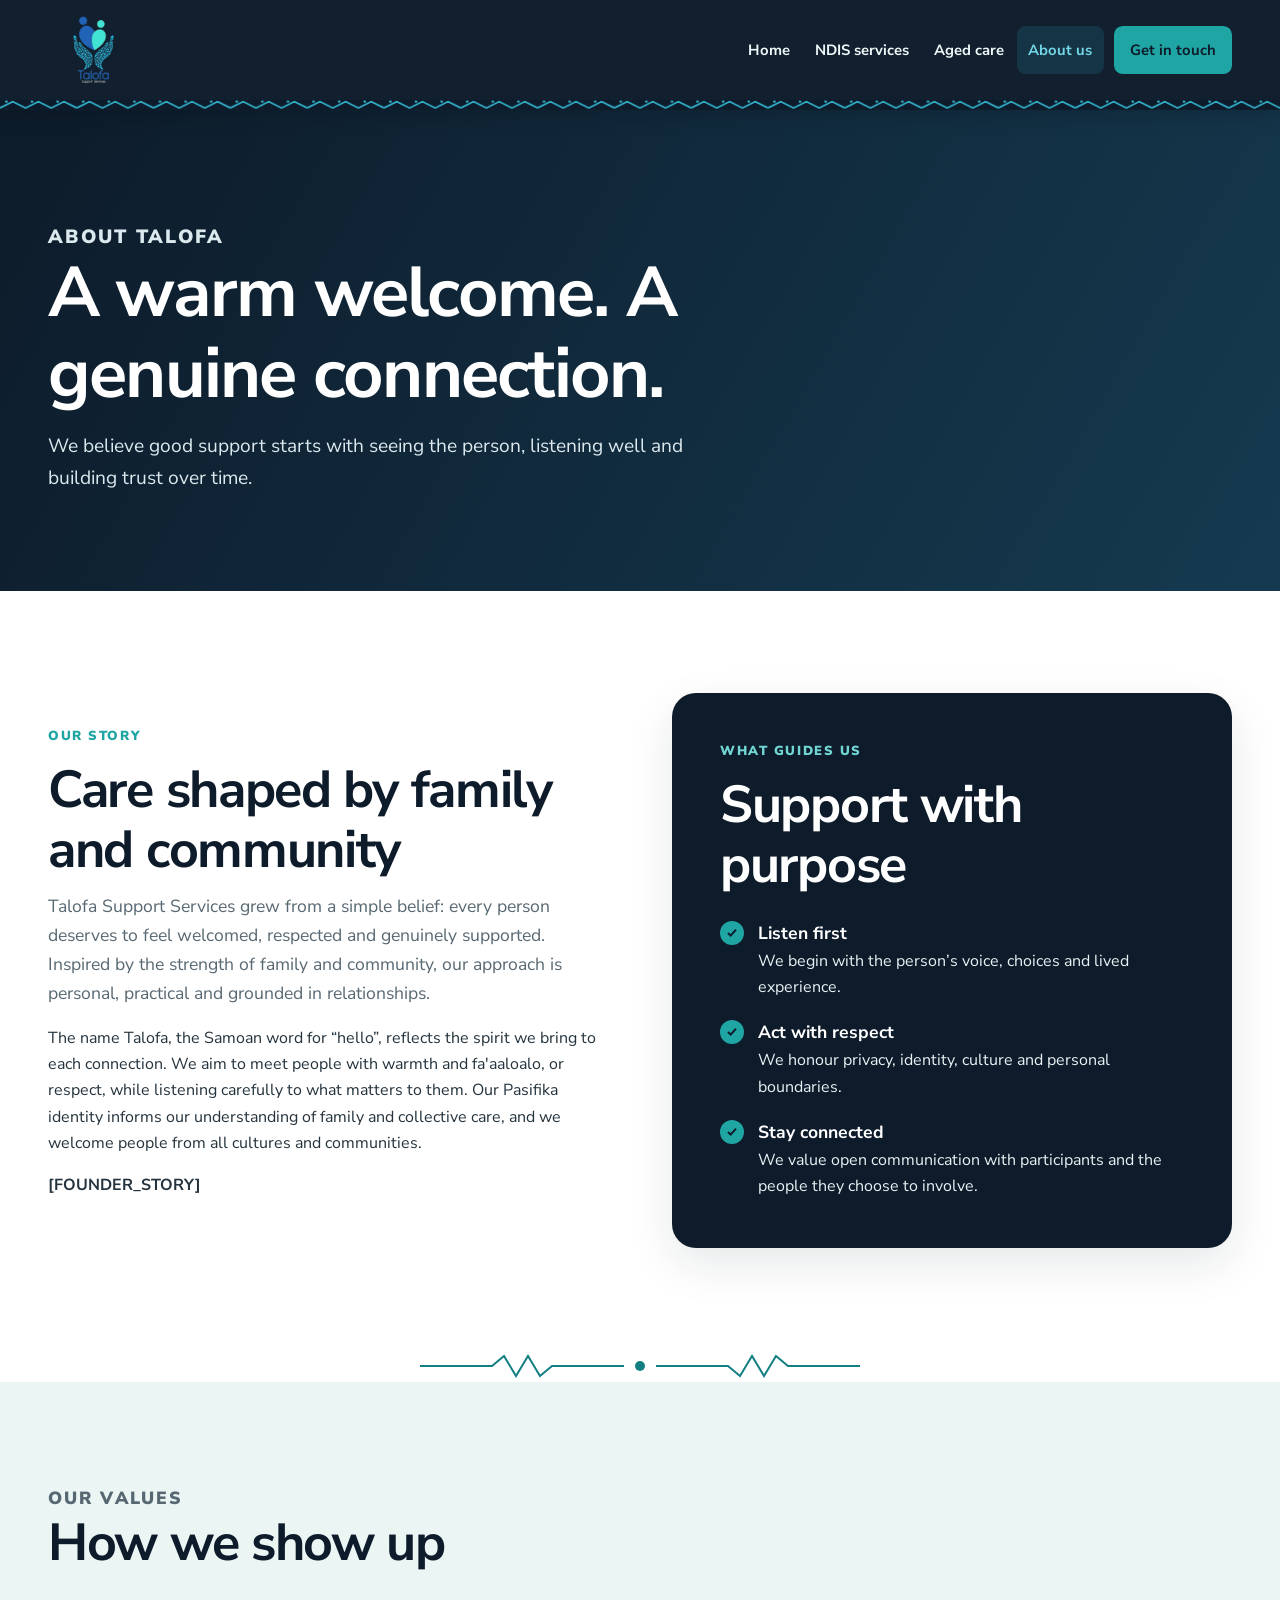
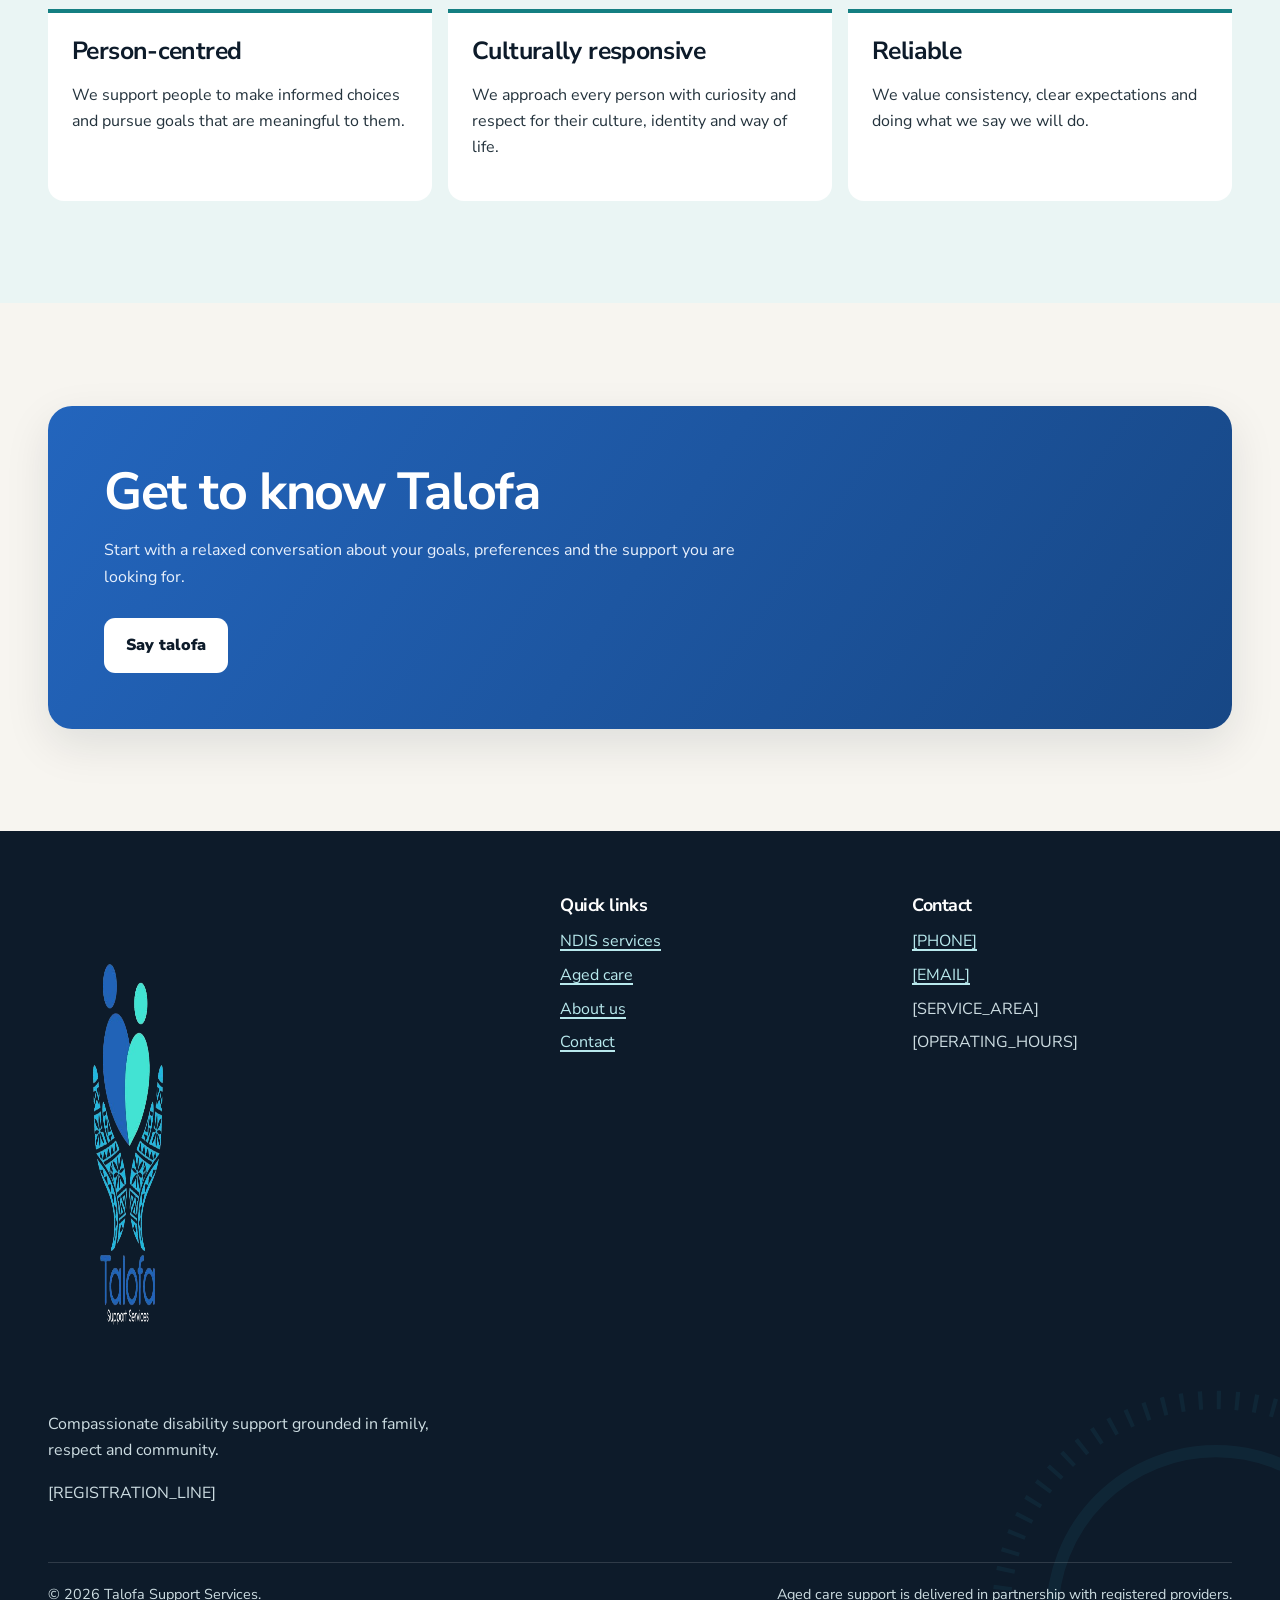
==== about.html @ 2d8f04bc "NDIS Website" ====
<!doctype html>
<html lang="en-AU">
<head>
  <meta charset="utf-8"><meta name="viewport" content="width=device-width, initial-scale=1">
  <title>About Talofa Support Services | NDIS Provider [SERVICE_AREA]</title>
  <meta name="description" content="Meet Talofa Support Services, a Pasifika-owned NDIS provider offering culturally respectful disability support services in [SERVICE_AREA].">
  <meta property="og:title" content="About Talofa Support Services"><meta property="og:description" content="A community-minded approach to disability support, grounded in care, family and respect."><meta property="og:type" content="website"><meta property="og:image" content="/assets/logo.png"><meta property="og:locale" content="en_AU">
  <link rel="preconnect" href="https://fonts.googleapis.com"><link rel="preconnect" href="https://fonts.gstatic.com" crossorigin><link href="https://fonts.googleapis.com/css2?family=Nunito+Sans:wght@400;600;700;800;900&amp;display=swap" rel="stylesheet"><link rel="stylesheet" href="assets/styles.css"><script src="assets/script.js" defer></script>
</head>
<body>
  <a class="skip-link" href="#main-content">Skip to main content</a>
  <header class="site-header"><div class="container nav-wrap"><a class="brand" href="index.html" aria-label="Talofa Support Services home"><img src="assets/logo.png" alt="Talofa Support Services" width="500" height="500"></a><a class="mobile-call" href="tel:[PHONE]" aria-label="Call Talofa Support Services on [PHONE]">Call us</a><button class="nav-toggle" type="button" aria-expanded="false" aria-controls="primary-navigation" aria-label="Open navigation"><span class="nav-toggle-bars" aria-hidden="true"></span></button><nav class="site-nav" id="primary-navigation" aria-label="Primary navigation"><ul><li><a href="index.html">Home</a></li><li><a href="ndis-services.html">NDIS services</a></li><li><a href="aged-care.html">Aged care</a></li><li><a href="about.html" aria-current="page">About us</a></li><li><a class="nav-cta" href="contact.html">Get in touch</a></li></ul></nav></div><div class="tatau-strip" aria-hidden="true"><svg viewBox="0 0 1200 12" preserveAspectRatio="none"><defs><pattern id="strip-about" width="72" height="12" patternUnits="userSpaceOnUse"><path d="M0 10 12 2l12 8 12-8 12 8 12-8 12 8" fill="none" stroke="currentColor" stroke-width="2"/><circle cx="6" cy="2" r="1.3" fill="currentColor"/><circle cx="30" cy="2" r="1.3" fill="currentColor"/><circle cx="54" cy="2" r="1.3" fill="currentColor"/></pattern></defs><rect width="1200" height="12" fill="url(#strip-about)"/></svg></div></header>
  <main id="main-content">
    <section class="page-hero"><div class="container"><p class="eyebrow">About Talofa</p><h1>A warm welcome. A genuine connection.</h1><p>We believe good support starts with seeing the person, listening well and building trust over time.</p></div></section>
    <section class="section section-white"><div class="container split"><div><p class="eyebrow">Our story</p><h2>Care shaped by family and community</h2><!-- [FOUNDER_STORY]: Replace this draft with the approved founder story before launch. All references to Samoan culture and fa'aaloalo must be reviewed and approved by the client. --><p class="lead-copy">Talofa Support Services grew from a simple belief: every person deserves to feel welcomed, respected and genuinely supported. Inspired by the strength of family and community, our approach is personal, practical and grounded in relationships.</p><p>The name Talofa, the Samoan word for “hello”, reflects the spirit we bring to each connection. We aim to meet people with warmth and fa'aaloalo, or respect, while listening carefully to what matters to them. Our Pasifika identity informs our understanding of family and collective care, and we welcome people from all cultures and communities.</p><p><strong>[FOUNDER_STORY]</strong></p></div><div class="feature-panel"><p class="eyebrow">What guides us</p><h2>Support with purpose</h2><ul class="check-list"><li><strong>Listen first</strong>We begin with the person’s voice, choices and lived experience.</li><li><strong>Act with respect</strong>We honour privacy, identity, culture and personal boundaries.</li><li><strong>Stay connected</strong>We value open communication with participants and the people they choose to involve.</li></ul></div></div></section>
    <div class="section-white"><svg class="motif-divider" viewBox="0 0 440 32" aria-hidden="true"><path d="M0 16h72l12-10 12 20 12-20 12 20 12-10h72" fill="none" stroke="currentColor" stroke-width="2"/><circle cx="220" cy="16" r="5" fill="currentColor"/><path d="M440 16h-72l-12-10-12 20-12-20-12 20-12-10h-72" fill="none" stroke="currentColor" stroke-width="2"/></svg></div>
    <section class="section section-tint" aria-labelledby="values-title"><div class="container"><div class="section-heading"><p class="eyebrow">Our values</p><h2 id="values-title">How we show up</h2></div><div class="values-grid"><article class="value-item"><h3>Person-centred</h3><p>We support people to make informed choices and pursue goals that are meaningful to them.</p></article><article class="value-item"><h3>Culturally responsive</h3><p>We approach every person with curiosity and respect for their culture, identity and way of life.</p></article><article class="value-item"><h3>Reliable</h3><p>We value consistency, clear expectations and doing what we say we will do.</p></article></div></div></section>
    <section class="section"><div class="container"><div class="cta-band"><h2>Get to know Talofa</h2><p>Start with a relaxed conversation about your goals, preferences and the support you are looking for.</p><div class="button-row"><a class="button" href="contact.html">Say talofa</a></div></div></div></section>
  </main>
  <footer class="site-footer"><svg class="footer-circle" viewBox="0 0 500 500" aria-hidden="true"><circle cx="250" cy="250" r="210" fill="none" stroke="currentColor" stroke-width="18" stroke-dasharray="4 14"/><circle cx="250" cy="250" r="160" fill="none" stroke="currentColor" stroke-width="12"/></svg><div class="container footer-grid"><div class="footer-brand"><img src="assets/logo.png" alt="Talofa Support Services" width="500" height="500" loading="lazy"><p>Compassionate disability support grounded in family, respect and community.</p><p>[REGISTRATION_LINE]</p></div><div><h2>Quick links</h2><ul class="footer-links"><li><a href="ndis-services.html">NDIS services</a></li><li><a href="aged-care.html">Aged care</a></li><li><a href="about.html">About us</a></li><li><a href="contact.html">Contact</a></li></ul></div><div><h2>Contact</h2><ul class="footer-links"><li><a href="tel:[PHONE]">[PHONE]</a></li><li><a href="mailto:[EMAIL]">[EMAIL]</a></li><li>[SERVICE_AREA]</li><li>[OPERATING_HOURS]</li></ul></div></div><div class="container footer-meta"><span>&copy; <span data-year>2026</span> Talofa Support Services.</span><span>Aged care support is delivered in partnership with registered providers.</span></div></footer>
</body>
</html>
---- assets/styles.css ----
:root {
  --navy: #0d1b2a;
  --navy-soft: #14283b;
  --teal: #147f82;
  --teal-bright: #20a5a5;
  --blue: #2365bd;
  --cyan: #35b8d4;
  --cream: #f7f5f0;
  --white: #ffffff;
  --ink: #24333d;
  --muted: #586872;
  --line: #d9e3e1;
  --shadow: 0 16px 45px rgba(13, 27, 42, 0.1);
  --radius: 1.25rem;
  --max-width: 74rem;
}

*,
*::before,
*::after {
  box-sizing: border-box;
}

html {
  scroll-behavior: smooth;
}

body {
  margin: 0;
  background: var(--cream);
  color: var(--ink);
  font-family: "Nunito Sans", system-ui, -apple-system, BlinkMacSystemFont, "Segoe UI", sans-serif;
  font-size: 1rem;
  line-height: 1.65;
  -webkit-font-smoothing: antialiased;
}

body.nav-open {
  overflow: hidden;
}

img,
svg {
  display: block;
  max-width: 100%;
}

a {
  color: var(--blue);
  text-decoration-thickness: 0.1em;
  text-underline-offset: 0.18em;
}

a:hover {
  text-decoration-thickness: 0.16em;
}

button,
input,
select,
textarea {
  font: inherit;
}

:focus-visible {
  outline: 3px solid #ffd166;
  outline-offset: 4px;
}

.skip-link {
  position: fixed;
  top: 0.5rem;
  left: 0.5rem;
  z-index: 999;
  padding: 0.75rem 1rem;
  border-radius: 0.5rem;
  background: var(--white);
  color: var(--navy);
  font-weight: 800;
  transform: translateY(-150%);
}

.skip-link:focus {
  transform: translateY(0);
}

.container {
  width: min(100% - 2rem, var(--max-width));
  margin-inline: auto;
}

.site-header {
  position: sticky;
  top: 0;
  z-index: 100;
  background: rgba(13, 27, 42, 0.98);
  box-shadow: 0 4px 20px rgba(0, 0, 0, 0.18);
}

.nav-wrap {
  min-height: 5rem;
  display: flex;
  align-items: center;
  justify-content: space-between;
  gap: 1rem;
}

.brand {
  display: inline-flex;
  align-items: center;
  flex: 0 0 auto;
}

.brand img {
  width: 7.5rem;
  height: 4.5rem;
  object-fit: contain;
  object-position: left center;
}

.nav-toggle {
  width: 3rem;
  height: 3rem;
  display: grid;
  place-items: center;
  border: 1px solid rgba(255, 255, 255, 0.25);
  border-radius: 0.7rem;
  background: transparent;
  color: var(--white);
  cursor: pointer;
}

.nav-toggle-bars,
.nav-toggle-bars::before,
.nav-toggle-bars::after {
  width: 1.35rem;
  height: 2px;
  display: block;
  background: currentColor;
  transition: transform 180ms ease, opacity 180ms ease;
}

.nav-toggle-bars {
  position: relative;
}

.nav-toggle-bars::before,
.nav-toggle-bars::after {
  content: "";
  position: absolute;
  left: 0;
}

.nav-toggle-bars::before { top: -0.42rem; }
.nav-toggle-bars::after { top: 0.42rem; }

.nav-toggle[aria-expanded="true"] .nav-toggle-bars { background: transparent; }
.nav-toggle[aria-expanded="true"] .nav-toggle-bars::before { top: 0; transform: rotate(45deg); }
.nav-toggle[aria-expanded="true"] .nav-toggle-bars::after { top: 0; transform: rotate(-45deg); }

.site-nav {
  position: fixed;
  inset: 5rem 0 auto;
  padding: 1.25rem 1rem 1.5rem;
  background: var(--navy);
  border-top: 1px solid rgba(255, 255, 255, 0.12);
  transform: translateY(-130%);
  visibility: hidden;
  transition: transform 220ms ease, visibility 220ms;
}

.site-nav.is-open {
  transform: translateY(0);
  visibility: visible;
}

.site-nav ul {
  max-width: var(--max-width);
  margin: 0 auto;
  padding: 0;
  display: grid;
  gap: 0.25rem;
  list-style: none;
}

.site-nav a {
  min-height: 3rem;
  display: flex;
  align-items: center;
  padding: 0.65rem 0.75rem;
  border-radius: 0.55rem;
  color: #eef8f8;
  font-weight: 700;
  text-decoration: none;
}

.site-nav a:hover,
.site-nav a[aria-current="page"] {
  background: rgba(53, 184, 212, 0.14);
  color: #72d6e6;
}

.site-nav .nav-cta {
  justify-content: center;
  margin-top: 0.5rem;
  background: var(--teal-bright);
  color: var(--navy);
}

.site-nav .nav-cta:hover {
  background: #52c3c3;
  color: var(--navy);
}

.mobile-call {
  min-height: 3rem;
  display: inline-flex;
  align-items: center;
  justify-content: center;
  padding: 0.6rem 0.9rem;
  border-radius: 999px;
  background: var(--blue);
  color: var(--white);
  font-size: 0.9rem;
  font-weight: 800;
  text-decoration: none;
}

.tatau-strip {
  height: 0.6rem;
  width: 100%;
  color: var(--cyan);
  background: var(--navy);
}

.tatau-strip svg {
  width: 100%;
  height: 100%;
}

.hero {
  position: relative;
  isolation: isolate;
  overflow: hidden;
  padding: clamp(4rem, 9vw, 7rem) 0;
  background: linear-gradient(125deg, var(--navy) 0%, #13324b 60%, #124a59 100%);
  color: var(--white);
}

.hero::after {
  content: "";
  position: absolute;
  inset: auto 0 0;
  height: 0.35rem;
  background: linear-gradient(90deg, var(--teal-bright), var(--cyan), var(--blue));
}

.hero-grid {
  display: grid;
  align-items: center;
  gap: 2.5rem;
}

.hero-content {
  position: relative;
  z-index: 2;
  max-width: 44rem;
}

.eyebrow {
  margin: 0 0 0.8rem;
  color: var(--teal-bright);
  font-size: 0.82rem;
  font-weight: 900;
  letter-spacing: 0.12em;
  text-transform: uppercase;
}

.hero .eyebrow {
  color: #70d5d3;
}

h1,
h2,
h3 {
  margin: 0 0 0.8rem;
  color: var(--navy);
  line-height: 1.15;
  letter-spacing: -0.025em;
}

h1 { font-size: clamp(2.5rem, 8vw, 5rem); }
h2 { font-size: clamp(2rem, 5vw, 3.25rem); }
h3 { font-size: clamp(1.25rem, 3vw, 1.55rem); }

.hero h1 {
  color: var(--white);
  max-width: 13ch;
}

.hero .lead {
  max-width: 41rem;
  margin: 1.25rem 0 0;
  color: #dbe8ed;
  font-size: clamp(1.12rem, 2.5vw, 1.35rem);
}

.hero-mark {
  position: relative;
  z-index: 2;
  width: min(100%, 25rem);
  margin-inline: auto;
}

.hero-mark img {
  position: relative;
  z-index: 2;
  width: 100%;
  filter: drop-shadow(0 18px 22px rgba(0, 0, 0, 0.28));
}

.tatau-circle {
  position: absolute;
  z-index: -1;
  width: min(39rem, 92vw);
  aspect-ratio: 1;
  right: -10rem;
  top: 50%;
  transform: translateY(-50%);
  color: var(--cyan);
  opacity: 0.12;
  pointer-events: none;
}

.hero-actions,
.button-row {
  display: flex;
  flex-wrap: wrap;
  gap: 0.8rem;
  margin-top: 1.75rem;
}

.button {
  min-height: 3.25rem;
  display: inline-flex;
  align-items: center;
  justify-content: center;
  gap: 0.5rem;
  padding: 0.75rem 1.25rem;
  border: 2px solid transparent;
  border-radius: 0.7rem;
  background: var(--teal);
  color: var(--white);
  font-weight: 900;
  text-decoration: none;
  transition: transform 160ms ease, background-color 160ms ease;
}

.button:hover {
  background: #0f696c;
  text-decoration: none;
  transform: translateY(-2px);
}

.button-primary {
  background: var(--teal-bright);
  color: var(--navy);
}

.button-primary:hover {
  background: #5bc8c8;
  color: var(--navy);
}

.button-secondary {
  border-color: rgba(255, 255, 255, 0.65);
  background: transparent;
  color: var(--white);
}

.button-secondary:hover {
  background: var(--white);
  color: var(--navy);
}

.section {
  padding: clamp(4rem, 8vw, 7rem) 0;
}

.section-white { background: var(--white); }
.section-tint { background: #eaf5f4; }

.section-heading {
  max-width: 45rem;
  margin-bottom: 2.25rem;
}

.section-heading p,
.lead-copy {
  margin: 0;
  color: var(--muted);
  font-size: 1.1rem;
}

.card-grid {
  display: grid;
  gap: 1rem;
}

.card {
  height: 100%;
  padding: 1.5rem;
  border: 1px solid var(--line);
  border-radius: var(--radius);
  background: var(--white);
  box-shadow: 0 8px 24px rgba(13, 27, 42, 0.05);
}

.card-icon {
  width: 3.25rem;
  height: 3.25rem;
  margin-bottom: 1.15rem;
  display: grid;
  place-items: center;
  border-radius: 0.9rem;
  background: #dff2f1;
  color: var(--teal);
}

.card-icon svg {
  width: 1.8rem;
  height: 1.8rem;
}

.card p {
  margin: 0;
  color: var(--muted);
}

.card-link {
  display: inline-flex;
  margin-top: 1rem;
  font-weight: 900;
}

.split {
  display: grid;
  align-items: center;
  gap: 2.5rem;
}

.feature-panel {
  padding: clamp(1.5rem, 5vw, 3rem);
  border-radius: 1.5rem;
  background: var(--navy);
  color: #e8f1f3;
  box-shadow: var(--shadow);
}

.feature-panel h2,
.feature-panel h3 { color: var(--white); }
.feature-panel .eyebrow { color: #70d5d3; }

.check-list {
  margin: 1.5rem 0 0;
  padding: 0;
  display: grid;
  gap: 1.1rem;
  list-style: none;
}

.check-list li {
  position: relative;
  padding-left: 2.4rem;
}

.check-list li::before {
  content: "";
  position: absolute;
  left: 0;
  top: 0.12rem;
  width: 1.5rem;
  height: 1.5rem;
  border-radius: 50%;
  background: var(--teal-bright) url("data:image/svg+xml,%3Csvg xmlns='http://www.w3.org/2000/svg' viewBox='0 0 24 24' fill='none' stroke='%230d1b2a' stroke-width='3'%3E%3Cpath d='m6 12 4 4 8-9'/%3E%3C/svg%3E") center/1rem no-repeat;
}

.check-list strong {
  display: block;
  color: var(--white);
  font-size: 1.1rem;
}

.motif-divider {
  width: min(100%, 28rem);
  height: 2rem;
  margin: 0 auto;
  color: var(--teal);
}

.cta-band {
  position: relative;
  overflow: hidden;
  padding: clamp(2rem, 5vw, 3.5rem);
  border-radius: 1.5rem;
  background: linear-gradient(125deg, var(--blue), #174785);
  color: var(--white);
  box-shadow: var(--shadow);
}

.cta-band h2 { color: var(--white); }
.cta-band p { max-width: 42rem; color: #e8f0fc; }
.cta-band .button { background: var(--white); color: var(--navy); }

.page-hero {
  position: relative;
  overflow: hidden;
  padding: clamp(3.5rem, 8vw, 6rem) 0;
  background: linear-gradient(120deg, var(--navy), #153a50);
  color: var(--white);
}

.page-hero h1 {
  max-width: 15ch;
  color: var(--white);
  font-size: clamp(2.4rem, 7vw, 4.4rem);
}

.page-hero p {
  max-width: 43rem;
  margin: 1rem 0 0;
  color: #dbe8ed;
  font-size: 1.2rem;
}

.notice {
  padding: 1.25rem 1.4rem;
  border-left: 5px solid var(--teal);
  border-radius: 0.4rem 0.9rem 0.9rem 0.4rem;
  background: #e4f3f2;
  color: #24454b;
}

.notice strong { color: var(--navy); }

.values-grid {
  display: grid;
  gap: 1rem;
}

.value-item {
  padding: 1.5rem;
  border-top: 4px solid var(--teal);
  border-radius: 0 0 1rem 1rem;
  background: var(--white);
}

.contact-grid {
  display: grid;
  gap: 2rem;
  align-items: start;
}

.form-card,
.contact-card {
  padding: clamp(1.4rem, 4vw, 2.5rem);
  border-radius: var(--radius);
  background: var(--white);
  box-shadow: var(--shadow);
}

.form-grid {
  display: grid;
  gap: 1.15rem;
}

.form-field label {
  display: block;
  margin-bottom: 0.35rem;
  color: var(--navy);
  font-weight: 800;
}

.form-field input,
.form-field select,
.form-field textarea {
  width: 100%;
  min-height: 3.25rem;
  padding: 0.75rem 0.9rem;
  border: 2px solid #aebdbe;
  border-radius: 0.6rem;
  background: var(--white);
  color: var(--ink);
}

.form-field textarea {
  min-height: 9rem;
  resize: vertical;
}

.form-field input:focus,
.form-field select:focus,
.form-field textarea:focus {
  border-color: var(--blue);
  outline: 3px solid rgba(35, 101, 189, 0.2);
  outline-offset: 1px;
}

.required { color: #a42b2b; }
.form-note { color: var(--muted); font-size: 0.92rem; }
.honeypot { position: absolute; left: -9999px; }

.contact-list {
  margin: 1.5rem 0 0;
  padding: 0;
  display: grid;
  gap: 1.25rem;
  list-style: none;
}

.contact-list strong {
  display: block;
  color: var(--navy);
}

.site-footer {
  position: relative;
  overflow: hidden;
  padding: 4rem 0 1.5rem;
  background: var(--navy);
  color: #cddde2;
}

.footer-grid {
  position: relative;
  z-index: 2;
  display: grid;
  gap: 2rem;
}

.footer-brand img {
  width: 10rem;
  margin-bottom: 1rem;
}

.footer-brand p { max-width: 24rem; }
.site-footer h2 { color: var(--white); font-size: 1.12rem; }

.footer-links {
  margin: 0;
  padding: 0;
  display: grid;
  gap: 0.45rem;
  list-style: none;
}

.site-footer a { color: #b8e9ed; }
.site-footer a:hover { color: var(--white); }

.footer-meta {
  position: relative;
  z-index: 2;
  margin-top: 2.5rem;
  padding-top: 1.25rem;
  border-top: 1px solid rgba(255, 255, 255, 0.14);
  display: flex;
  flex-wrap: wrap;
  justify-content: space-between;
  gap: 0.5rem 1.5rem;
  font-size: 0.9rem;
}

.footer-circle {
  position: absolute;
  width: 32rem;
  right: -12rem;
  bottom: -15rem;
  color: var(--cyan);
  opacity: 0.07;
}

@media (min-width: 38rem) {
  .card-grid { grid-template-columns: repeat(2, 1fr); }
  .values-grid { grid-template-columns: repeat(3, 1fr); }
  .form-grid.two-col { grid-template-columns: repeat(2, 1fr); }
  .form-grid.two-col .full { grid-column: 1 / -1; }
  .footer-grid { grid-template-columns: 1.5fr 1fr 1fr; }
}

@media (min-width: 58rem) {
  .nav-wrap { min-height: 6.25rem; }
  .brand img { width: 9.5rem; height: 5.7rem; }
  .nav-toggle,
  .mobile-call { display: none; }
  .site-nav {
    position: static;
    padding: 0;
    border: 0;
    transform: none;
    visibility: visible;
    background: transparent;
  }
  .site-nav ul {
    display: flex;
    align-items: center;
    gap: 0.15rem;
  }
  .site-nav a { padding-inline: 0.7rem; font-size: 0.93rem; }
  .site-nav .nav-cta { margin: 0 0 0 0.5rem; padding-inline: 1rem; }
  .hero-grid { grid-template-columns: 1.25fr 0.75fr; }
  .card-grid.three-col { grid-template-columns: repeat(3, 1fr); }
  .split { grid-template-columns: repeat(2, 1fr); gap: 4rem; }
  .contact-grid { grid-template-columns: minmax(0, 1.4fr) minmax(17rem, 0.6fr); }
}

@media (prefers-reduced-motion: reduce) {
  html { scroll-behavior: auto; }
  *, *::before, *::after {
    scroll-behavior: auto !important;
    transition-duration: 0.01ms !important;
  }
}
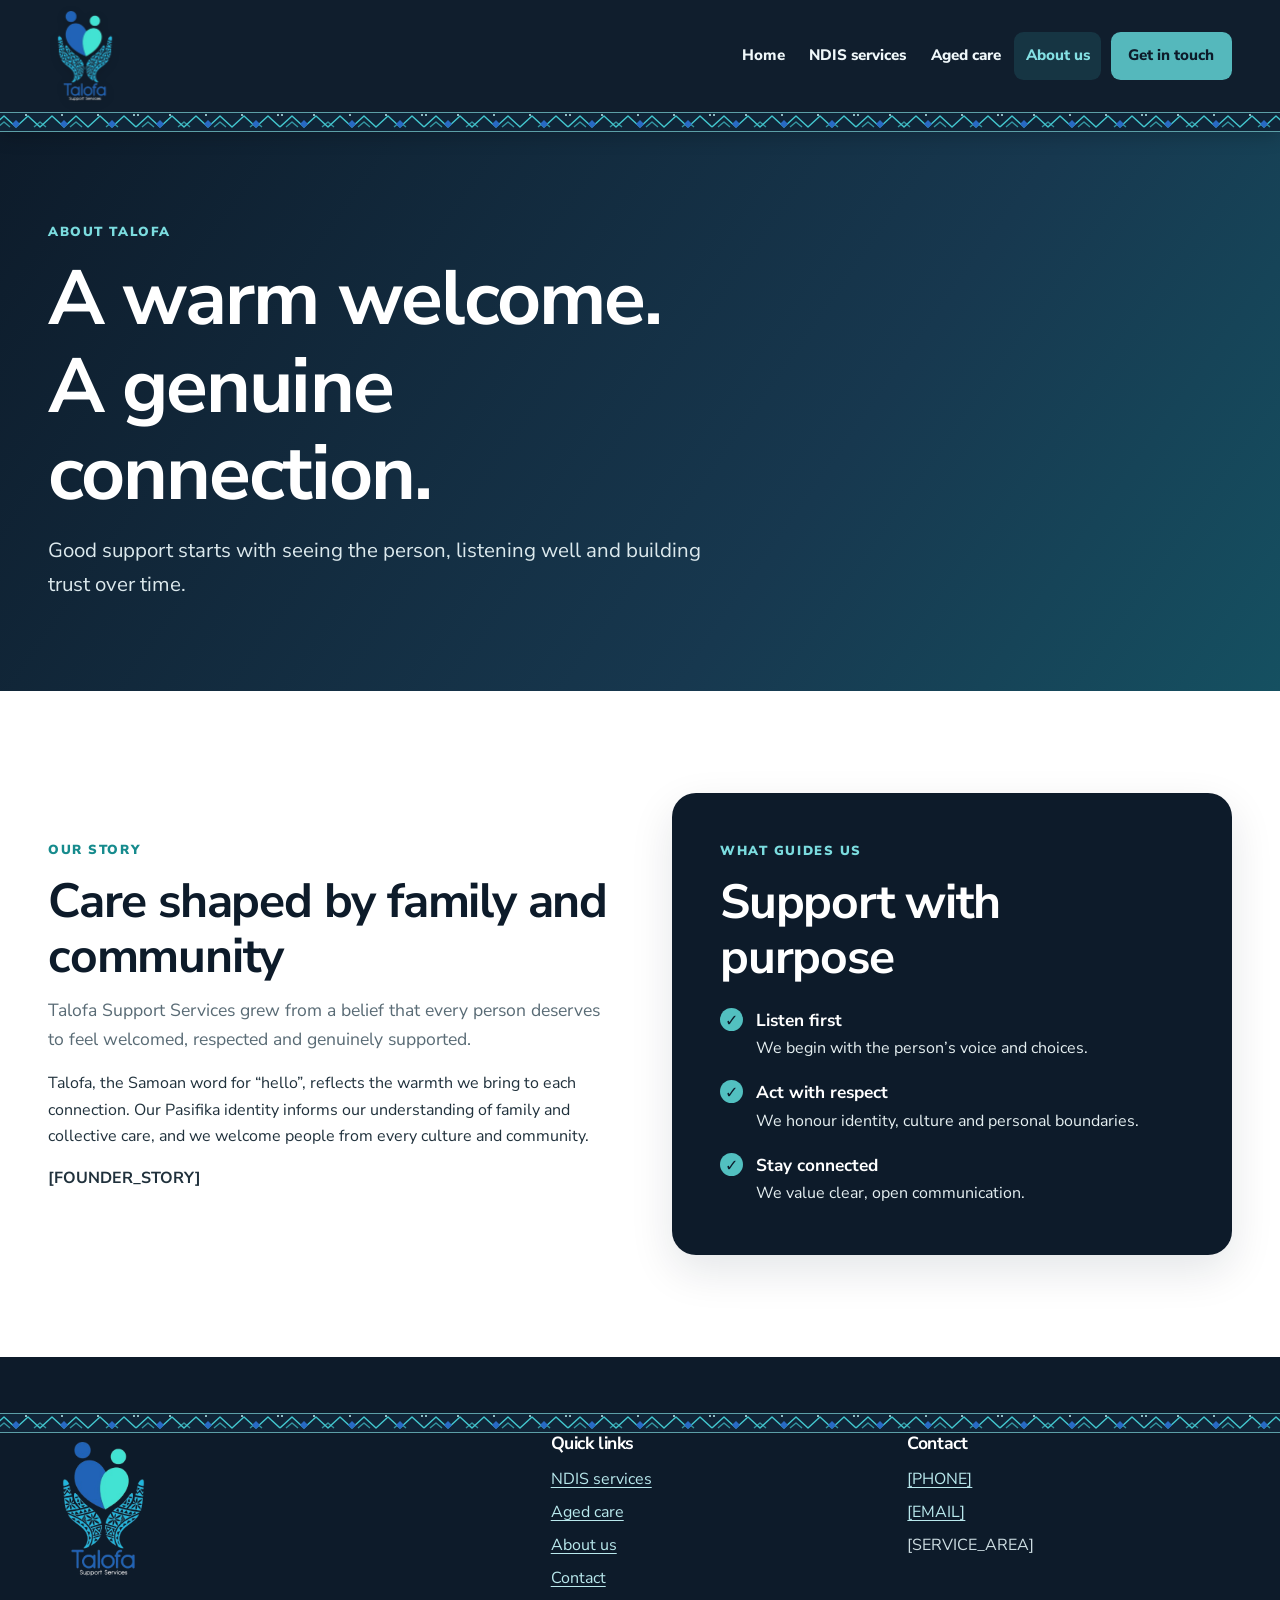
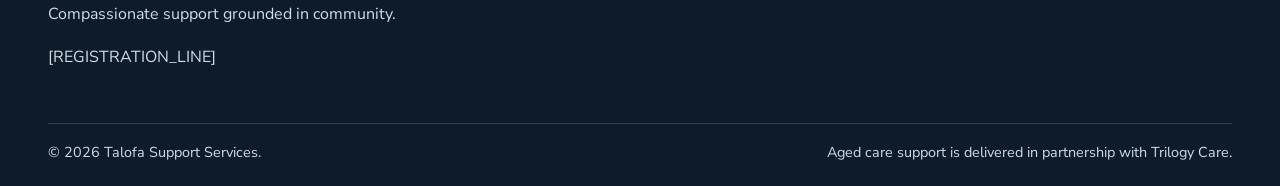
==== commit 79ebf246: "NDIS website" ====
--- a/about.html
+++ b/about.html
@@ -1,22 +1,4 @@
-<!doctype html>
-<html lang="en-AU">
-<head>
-  <meta charset="utf-8"><meta name="viewport" content="width=device-width, initial-scale=1">
-  <title>About Talofa Support Services | NDIS Provider [SERVICE_AREA]</title>
-  <meta name="description" content="Meet Talofa Support Services, a Pasifika-owned NDIS provider offering culturally respectful disability support services in [SERVICE_AREA].">
-  <meta property="og:title" content="About Talofa Support Services"><meta property="og:description" content="A community-minded approach to disability support, grounded in care, family and respect."><meta property="og:type" content="website"><meta property="og:image" content="/assets/logo.png"><meta property="og:locale" content="en_AU">
-  <link rel="preconnect" href="https://fonts.googleapis.com"><link rel="preconnect" href="https://fonts.gstatic.com" crossorigin><link href="https://fonts.googleapis.com/css2?family=Nunito+Sans:wght@400;600;700;800;900&amp;display=swap" rel="stylesheet"><link rel="stylesheet" href="assets/styles.css"><script src="assets/script.js" defer></script>
-</head>
-<body>
-  <a class="skip-link" href="#main-content">Skip to main content</a>
-  <header class="site-header"><div class="container nav-wrap"><a class="brand" href="index.html" aria-label="Talofa Support Services home"><img src="assets/logo.png" alt="Talofa Support Services" width="500" height="500"></a><a class="mobile-call" href="tel:[PHONE]" aria-label="Call Talofa Support Services on [PHONE]">Call us</a><button class="nav-toggle" type="button" aria-expanded="false" aria-controls="primary-navigation" aria-label="Open navigation"><span class="nav-toggle-bars" aria-hidden="true"></span></button><nav class="site-nav" id="primary-navigation" aria-label="Primary navigation"><ul><li><a href="index.html">Home</a></li><li><a href="ndis-services.html">NDIS services</a></li><li><a href="aged-care.html">Aged care</a></li><li><a href="about.html" aria-current="page">About us</a></li><li><a class="nav-cta" href="contact.html">Get in touch</a></li></ul></nav></div><div class="tatau-strip" aria-hidden="true"><svg viewBox="0 0 1200 12" preserveAspectRatio="none"><defs><pattern id="strip-about" width="72" height="12" patternUnits="userSpaceOnUse"><path d="M0 10 12 2l12 8 12-8 12 8 12-8 12 8" fill="none" stroke="currentColor" stroke-width="2"/><circle cx="6" cy="2" r="1.3" fill="currentColor"/><circle cx="30" cy="2" r="1.3" fill="currentColor"/><circle cx="54" cy="2" r="1.3" fill="currentColor"/></pattern></defs><rect width="1200" height="12" fill="url(#strip-about)"/></svg></div></header>
-  <main id="main-content">
-    <section class="page-hero"><div class="container"><p class="eyebrow">About Talofa</p><h1>A warm welcome. A genuine connection.</h1><p>We believe good support starts with seeing the person, listening well and building trust over time.</p></div></section>
-    <section class="section section-white"><div class="container split"><div><p class="eyebrow">Our story</p><h2>Care shaped by family and community</h2><!-- [FOUNDER_STORY]: Replace this draft with the approved founder story before launch. All references to Samoan culture and fa'aaloalo must be reviewed and approved by the client. --><p class="lead-copy">Talofa Support Services grew from a simple belief: every person deserves to feel welcomed, respected and genuinely supported. Inspired by the strength of family and community, our approach is personal, practical and grounded in relationships.</p><p>The name Talofa, the Samoan word for “hello”, reflects the spirit we bring to each connection. We aim to meet people with warmth and fa'aaloalo, or respect, while listening carefully to what matters to them. Our Pasifika identity informs our understanding of family and collective care, and we welcome people from all cultures and communities.</p><p><strong>[FOUNDER_STORY]</strong></p></div><div class="feature-panel"><p class="eyebrow">What guides us</p><h2>Support with purpose</h2><ul class="check-list"><li><strong>Listen first</strong>We begin with the person’s voice, choices and lived experience.</li><li><strong>Act with respect</strong>We honour privacy, identity, culture and personal boundaries.</li><li><strong>Stay connected</strong>We value open communication with participants and the people they choose to involve.</li></ul></div></div></section>
-    <div class="section-white"><svg class="motif-divider" viewBox="0 0 440 32" aria-hidden="true"><path d="M0 16h72l12-10 12 20 12-20 12 20 12-10h72" fill="none" stroke="currentColor" stroke-width="2"/><circle cx="220" cy="16" r="5" fill="currentColor"/><path d="M440 16h-72l-12-10-12 20-12-20-12 20-12-10h-72" fill="none" stroke="currentColor" stroke-width="2"/></svg></div>
-    <section class="section section-tint" aria-labelledby="values-title"><div class="container"><div class="section-heading"><p class="eyebrow">Our values</p><h2 id="values-title">How we show up</h2></div><div class="values-grid"><article class="value-item"><h3>Person-centred</h3><p>We support people to make informed choices and pursue goals that are meaningful to them.</p></article><article class="value-item"><h3>Culturally responsive</h3><p>We approach every person with curiosity and respect for their culture, identity and way of life.</p></article><article class="value-item"><h3>Reliable</h3><p>We value consistency, clear expectations and doing what we say we will do.</p></article></div></div></section>
-    <section class="section"><div class="container"><div class="cta-band"><h2>Get to know Talofa</h2><p>Start with a relaxed conversation about your goals, preferences and the support you are looking for.</p><div class="button-row"><a class="button" href="contact.html">Say talofa</a></div></div></div></section>
-  </main>
-  <footer class="site-footer"><svg class="footer-circle" viewBox="0 0 500 500" aria-hidden="true"><circle cx="250" cy="250" r="210" fill="none" stroke="currentColor" stroke-width="18" stroke-dasharray="4 14"/><circle cx="250" cy="250" r="160" fill="none" stroke="currentColor" stroke-width="12"/></svg><div class="container footer-grid"><div class="footer-brand"><img src="assets/logo.png" alt="Talofa Support Services" width="500" height="500" loading="lazy"><p>Compassionate disability support grounded in family, respect and community.</p><p>[REGISTRATION_LINE]</p></div><div><h2>Quick links</h2><ul class="footer-links"><li><a href="ndis-services.html">NDIS services</a></li><li><a href="aged-care.html">Aged care</a></li><li><a href="about.html">About us</a></li><li><a href="contact.html">Contact</a></li></ul></div><div><h2>Contact</h2><ul class="footer-links"><li><a href="tel:[PHONE]">[PHONE]</a></li><li><a href="mailto:[EMAIL]">[EMAIL]</a></li><li>[SERVICE_AREA]</li><li>[OPERATING_HOURS]</li></ul></div></div><div class="container footer-meta"><span>&copy; <span data-year>2026</span> Talofa Support Services.</span><span>Aged care support is delivered in partnership with registered providers.</span></div></footer>
-</body>
-</html>
+<!doctype html><html lang="en-AU"><head><meta charset="utf-8"><meta name="viewport" content="width=device-width,initial-scale=1"><title>About Talofa Support Services | [SERVICE_AREA]</title><meta name="description" content="Meet Talofa Support Services, a Pasifika-owned NDIS provider offering culturally respectful disability support in [SERVICE_AREA]."><meta property="og:title" content="About Talofa Support Services"><meta property="og:description" content="Support grounded in family, community and respect."><meta property="og:type" content="website"><meta property="og:image" content="/assets/logo.png"><link rel="preconnect" href="https://fonts.googleapis.com"><link rel="preconnect" href="https://fonts.gstatic.com" crossorigin><link href="https://fonts.googleapis.com/css2?family=Nunito+Sans:wght@400;600;700;800;900&amp;display=swap" rel="stylesheet"><link rel="stylesheet" href="assets/styles.css"><script src="assets/script.js" defer></script></head><body><a class="skip-link" href="#main">Skip to main content</a>
+<header class="site-header"><div class="container nav-wrap"><a class="brand" href="index.html" aria-label="Talofa Support Services home"><img src="assets/logo.png" alt="Talofa Support Services" width="300" height="410"></a><a class="mobile-call" href="tel:[PHONE]">Call us</a><button class="nav-toggle" type="button" aria-expanded="false" aria-controls="nav" aria-label="Open navigation"><span class="nav-toggle-bars" aria-hidden="true"></span></button><nav class="site-nav" id="nav" aria-label="Primary navigation"><ul><li><a href="index.html">Home</a></li><li><a href="ndis-services.html">NDIS services</a></li><li><a href="aged-care.html">Aged care</a></li><li><a href="about.html" aria-current="page">About us</a></li><li><a class="nav-cta" href="contact.html">Get in touch</a></li></ul></nav></div><div class="island-band" aria-hidden="true"></div></header>
+<main id="main"><section class="page-hero"><div class="container"><p class="eyebrow">About Talofa</p><h1>A warm welcome. A genuine connection.</h1><p class="lead">Good support starts with seeing the person, listening well and building trust over time.</p></div></section><section class="section section-white"><div class="container split"><div><p class="eyebrow">Our story</p><h2>Care shaped by family and community</h2><!-- Replace with the approved founder story. Cultural references, including fa'aaloalo, must be approved by the client. --><p class="lead-copy">Talofa Support Services grew from a belief that every person deserves to feel welcomed, respected and genuinely supported.</p><p>Talofa, the Samoan word for “hello”, reflects the warmth we bring to each connection. Our Pasifika identity informs our understanding of family and collective care, and we welcome people from every culture and community.</p><p><strong>[FOUNDER_STORY]</strong></p></div><div class="dark-panel"><p class="eyebrow">What guides us</p><h2>Support with purpose</h2><ul class="check-list"><li><strong>Listen first</strong>We begin with the person’s voice and choices.</li><li><strong>Act with respect</strong>We honour identity, culture and personal boundaries.</li><li><strong>Stay connected</strong>We value clear, open communication.</li></ul></div></div></section></main>
+<footer class="site-footer"><div class="island-band" aria-hidden="true"></div><div class="container footer-grid"><div class="footer-brand"><img src="assets/logo.png" alt="Talofa Support Services" width="300" height="410"><p>Compassionate support grounded in community.</p><p>[REGISTRATION_LINE]</p></div><div><h2>Quick links</h2><ul class="footer-links"><li><a href="ndis-services.html">NDIS services</a></li><li><a href="aged-care.html">Aged care</a></li><li><a href="about.html">About us</a></li><li><a href="contact.html">Contact</a></li></ul></div><div><h2>Contact</h2><ul class="footer-links"><li><a href="tel:[PHONE]">[PHONE]</a></li><li><a href="mailto:[EMAIL]">[EMAIL]</a></li><li>[SERVICE_AREA]</li></ul></div></div><div class="container footer-meta"><span>© <span data-year>2026</span> Talofa Support Services.</span><span>Aged care support is delivered in partnership with Trilogy Care.</span></div></footer></body></html>
--- a/assets/styles.css
+++ b/assets/styles.css
@@ -1,723 +1,12 @@
-:root {
-  --navy: #0d1b2a;
-  --navy-soft: #14283b;
-  --teal: #147f82;
-  --teal-bright: #20a5a5;
-  --blue: #2365bd;
-  --cyan: #35b8d4;
-  --cream: #f7f5f0;
-  --white: #ffffff;
-  --ink: #24333d;
-  --muted: #586872;
-  --line: #d9e3e1;
-  --shadow: 0 16px 45px rgba(13, 27, 42, 0.1);
-  --radius: 1.25rem;
-  --max-width: 74rem;
-}
-
-*,
-*::before,
-*::after {
-  box-sizing: border-box;
-}
-
-html {
-  scroll-behavior: smooth;
-}
-
-body {
-  margin: 0;
-  background: var(--cream);
-  color: var(--ink);
-  font-family: "Nunito Sans", system-ui, -apple-system, BlinkMacSystemFont, "Segoe UI", sans-serif;
-  font-size: 1rem;
-  line-height: 1.65;
-  -webkit-font-smoothing: antialiased;
-}
-
-body.nav-open {
-  overflow: hidden;
-}
-
-img,
-svg {
-  display: block;
-  max-width: 100%;
-}
-
-a {
-  color: var(--blue);
-  text-decoration-thickness: 0.1em;
-  text-underline-offset: 0.18em;
-}
-
-a:hover {
-  text-decoration-thickness: 0.16em;
-}
-
-button,
-input,
-select,
-textarea {
-  font: inherit;
-}
-
-:focus-visible {
-  outline: 3px solid #ffd166;
-  outline-offset: 4px;
-}
-
-.skip-link {
-  position: fixed;
-  top: 0.5rem;
-  left: 0.5rem;
-  z-index: 999;
-  padding: 0.75rem 1rem;
-  border-radius: 0.5rem;
-  background: var(--white);
-  color: var(--navy);
-  font-weight: 800;
-  transform: translateY(-150%);
-}
-
-.skip-link:focus {
-  transform: translateY(0);
-}
-
-.container {
-  width: min(100% - 2rem, var(--max-width));
-  margin-inline: auto;
-}
-
-.site-header {
-  position: sticky;
-  top: 0;
-  z-index: 100;
-  background: rgba(13, 27, 42, 0.98);
-  box-shadow: 0 4px 20px rgba(0, 0, 0, 0.18);
-}
-
-.nav-wrap {
-  min-height: 5rem;
-  display: flex;
-  align-items: center;
-  justify-content: space-between;
-  gap: 1rem;
-}
-
-.brand {
-  display: inline-flex;
-  align-items: center;
-  flex: 0 0 auto;
-}
-
-.brand img {
-  width: 7.5rem;
-  height: 4.5rem;
-  object-fit: contain;
-  object-position: left center;
-}
-
-.nav-toggle {
-  width: 3rem;
-  height: 3rem;
-  display: grid;
-  place-items: center;
-  border: 1px solid rgba(255, 255, 255, 0.25);
-  border-radius: 0.7rem;
-  background: transparent;
-  color: var(--white);
-  cursor: pointer;
-}
-
-.nav-toggle-bars,
-.nav-toggle-bars::before,
-.nav-toggle-bars::after {
-  width: 1.35rem;
-  height: 2px;
-  display: block;
-  background: currentColor;
-  transition: transform 180ms ease, opacity 180ms ease;
-}
-
-.nav-toggle-bars {
-  position: relative;
-}
-
-.nav-toggle-bars::before,
-.nav-toggle-bars::after {
-  content: "";
-  position: absolute;
-  left: 0;
-}
-
-.nav-toggle-bars::before { top: -0.42rem; }
-.nav-toggle-bars::after { top: 0.42rem; }
-
-.nav-toggle[aria-expanded="true"] .nav-toggle-bars { background: transparent; }
-.nav-toggle[aria-expanded="true"] .nav-toggle-bars::before { top: 0; transform: rotate(45deg); }
-.nav-toggle[aria-expanded="true"] .nav-toggle-bars::after { top: 0; transform: rotate(-45deg); }
-
-.site-nav {
-  position: fixed;
-  inset: 5rem 0 auto;
-  padding: 1.25rem 1rem 1.5rem;
-  background: var(--navy);
-  border-top: 1px solid rgba(255, 255, 255, 0.12);
-  transform: translateY(-130%);
-  visibility: hidden;
-  transition: transform 220ms ease, visibility 220ms;
-}
-
-.site-nav.is-open {
-  transform: translateY(0);
-  visibility: visible;
-}
-
-.site-nav ul {
-  max-width: var(--max-width);
-  margin: 0 auto;
-  padding: 0;
-  display: grid;
-  gap: 0.25rem;
-  list-style: none;
-}
-
-.site-nav a {
-  min-height: 3rem;
-  display: flex;
-  align-items: center;
-  padding: 0.65rem 0.75rem;
-  border-radius: 0.55rem;
-  color: #eef8f8;
-  font-weight: 700;
-  text-decoration: none;
-}
-
-.site-nav a:hover,
-.site-nav a[aria-current="page"] {
-  background: rgba(53, 184, 212, 0.14);
-  color: #72d6e6;
-}
-
-.site-nav .nav-cta {
-  justify-content: center;
-  margin-top: 0.5rem;
-  background: var(--teal-bright);
-  color: var(--navy);
-}
-
-.site-nav .nav-cta:hover {
-  background: #52c3c3;
-  color: var(--navy);
-}
-
-.mobile-call {
-  min-height: 3rem;
-  display: inline-flex;
-  align-items: center;
-  justify-content: center;
-  padding: 0.6rem 0.9rem;
-  border-radius: 999px;
-  background: var(--blue);
-  color: var(--white);
-  font-size: 0.9rem;
-  font-weight: 800;
-  text-decoration: none;
-}
-
-.tatau-strip {
-  height: 0.6rem;
-  width: 100%;
-  color: var(--cyan);
-  background: var(--navy);
-}
-
-.tatau-strip svg {
-  width: 100%;
-  height: 100%;
-}
-
-.hero {
-  position: relative;
-  isolation: isolate;
-  overflow: hidden;
-  padding: clamp(4rem, 9vw, 7rem) 0;
-  background: linear-gradient(125deg, var(--navy) 0%, #13324b 60%, #124a59 100%);
-  color: var(--white);
-}
-
-.hero::after {
-  content: "";
-  position: absolute;
-  inset: auto 0 0;
-  height: 0.35rem;
-  background: linear-gradient(90deg, var(--teal-bright), var(--cyan), var(--blue));
-}
-
-.hero-grid {
-  display: grid;
-  align-items: center;
-  gap: 2.5rem;
-}
-
-.hero-content {
-  position: relative;
-  z-index: 2;
-  max-width: 44rem;
-}
-
-.eyebrow {
-  margin: 0 0 0.8rem;
-  color: var(--teal-bright);
-  font-size: 0.82rem;
-  font-weight: 900;
-  letter-spacing: 0.12em;
-  text-transform: uppercase;
-}
-
-.hero .eyebrow {
-  color: #70d5d3;
-}
-
-h1,
-h2,
-h3 {
-  margin: 0 0 0.8rem;
-  color: var(--navy);
-  line-height: 1.15;
-  letter-spacing: -0.025em;
-}
-
-h1 { font-size: clamp(2.5rem, 8vw, 5rem); }
-h2 { font-size: clamp(2rem, 5vw, 3.25rem); }
-h3 { font-size: clamp(1.25rem, 3vw, 1.55rem); }
-
-.hero h1 {
-  color: var(--white);
-  max-width: 13ch;
-}
-
-.hero .lead {
-  max-width: 41rem;
-  margin: 1.25rem 0 0;
-  color: #dbe8ed;
-  font-size: clamp(1.12rem, 2.5vw, 1.35rem);
-}
-
-.hero-mark {
-  position: relative;
-  z-index: 2;
-  width: min(100%, 25rem);
-  margin-inline: auto;
-}
-
-.hero-mark img {
-  position: relative;
-  z-index: 2;
-  width: 100%;
-  filter: drop-shadow(0 18px 22px rgba(0, 0, 0, 0.28));
-}
-
-.tatau-circle {
-  position: absolute;
-  z-index: -1;
-  width: min(39rem, 92vw);
-  aspect-ratio: 1;
-  right: -10rem;
-  top: 50%;
-  transform: translateY(-50%);
-  color: var(--cyan);
-  opacity: 0.12;
-  pointer-events: none;
-}
-
-.hero-actions,
-.button-row {
-  display: flex;
-  flex-wrap: wrap;
-  gap: 0.8rem;
-  margin-top: 1.75rem;
-}
-
-.button {
-  min-height: 3.25rem;
-  display: inline-flex;
-  align-items: center;
-  justify-content: center;
-  gap: 0.5rem;
-  padding: 0.75rem 1.25rem;
-  border: 2px solid transparent;
-  border-radius: 0.7rem;
-  background: var(--teal);
-  color: var(--white);
-  font-weight: 900;
-  text-decoration: none;
-  transition: transform 160ms ease, background-color 160ms ease;
-}
-
-.button:hover {
-  background: #0f696c;
-  text-decoration: none;
-  transform: translateY(-2px);
-}
-
-.button-primary {
-  background: var(--teal-bright);
-  color: var(--navy);
-}
-
-.button-primary:hover {
-  background: #5bc8c8;
-  color: var(--navy);
-}
-
-.button-secondary {
-  border-color: rgba(255, 255, 255, 0.65);
-  background: transparent;
-  color: var(--white);
-}
-
-.button-secondary:hover {
-  background: var(--white);
-  color: var(--navy);
-}
-
-.section {
-  padding: clamp(4rem, 8vw, 7rem) 0;
-}
-
-.section-white { background: var(--white); }
-.section-tint { background: #eaf5f4; }
-
-.section-heading {
-  max-width: 45rem;
-  margin-bottom: 2.25rem;
-}
-
-.section-heading p,
-.lead-copy {
-  margin: 0;
-  color: var(--muted);
-  font-size: 1.1rem;
-}
-
-.card-grid {
-  display: grid;
-  gap: 1rem;
-}
-
-.card {
-  height: 100%;
-  padding: 1.5rem;
-  border: 1px solid var(--line);
-  border-radius: var(--radius);
-  background: var(--white);
-  box-shadow: 0 8px 24px rgba(13, 27, 42, 0.05);
-}
-
-.card-icon {
-  width: 3.25rem;
-  height: 3.25rem;
-  margin-bottom: 1.15rem;
-  display: grid;
-  place-items: center;
-  border-radius: 0.9rem;
-  background: #dff2f1;
-  color: var(--teal);
-}
-
-.card-icon svg {
-  width: 1.8rem;
-  height: 1.8rem;
-}
-
-.card p {
-  margin: 0;
-  color: var(--muted);
-}
-
-.card-link {
-  display: inline-flex;
-  margin-top: 1rem;
-  font-weight: 900;
-}
-
-.split {
-  display: grid;
-  align-items: center;
-  gap: 2.5rem;
-}
-
-.feature-panel {
-  padding: clamp(1.5rem, 5vw, 3rem);
-  border-radius: 1.5rem;
-  background: var(--navy);
-  color: #e8f1f3;
-  box-shadow: var(--shadow);
-}
-
-.feature-panel h2,
-.feature-panel h3 { color: var(--white); }
-.feature-panel .eyebrow { color: #70d5d3; }
-
-.check-list {
-  margin: 1.5rem 0 0;
-  padding: 0;
-  display: grid;
-  gap: 1.1rem;
-  list-style: none;
-}
-
-.check-list li {
-  position: relative;
-  padding-left: 2.4rem;
-}
-
-.check-list li::before {
-  content: "";
-  position: absolute;
-  left: 0;
-  top: 0.12rem;
-  width: 1.5rem;
-  height: 1.5rem;
-  border-radius: 50%;
-  background: var(--teal-bright) url("data:image/svg+xml,%3Csvg xmlns='http://www.w3.org/2000/svg' viewBox='0 0 24 24' fill='none' stroke='%230d1b2a' stroke-width='3'%3E%3Cpath d='m6 12 4 4 8-9'/%3E%3C/svg%3E") center/1rem no-repeat;
-}
-
-.check-list strong {
-  display: block;
-  color: var(--white);
-  font-size: 1.1rem;
-}
-
-.motif-divider {
-  width: min(100%, 28rem);
-  height: 2rem;
-  margin: 0 auto;
-  color: var(--teal);
-}
-
-.cta-band {
-  position: relative;
-  overflow: hidden;
-  padding: clamp(2rem, 5vw, 3.5rem);
-  border-radius: 1.5rem;
-  background: linear-gradient(125deg, var(--blue), #174785);
-  color: var(--white);
-  box-shadow: var(--shadow);
-}
-
-.cta-band h2 { color: var(--white); }
-.cta-band p { max-width: 42rem; color: #e8f0fc; }
-.cta-band .button { background: var(--white); color: var(--navy); }
-
-.page-hero {
-  position: relative;
-  overflow: hidden;
-  padding: clamp(3.5rem, 8vw, 6rem) 0;
-  background: linear-gradient(120deg, var(--navy), #153a50);
-  color: var(--white);
-}
-
-.page-hero h1 {
-  max-width: 15ch;
-  color: var(--white);
-  font-size: clamp(2.4rem, 7vw, 4.4rem);
-}
-
-.page-hero p {
-  max-width: 43rem;
-  margin: 1rem 0 0;
-  color: #dbe8ed;
-  font-size: 1.2rem;
-}
-
-.notice {
-  padding: 1.25rem 1.4rem;
-  border-left: 5px solid var(--teal);
-  border-radius: 0.4rem 0.9rem 0.9rem 0.4rem;
-  background: #e4f3f2;
-  color: #24454b;
-}
-
-.notice strong { color: var(--navy); }
-
-.values-grid {
-  display: grid;
-  gap: 1rem;
-}
-
-.value-item {
-  padding: 1.5rem;
-  border-top: 4px solid var(--teal);
-  border-radius: 0 0 1rem 1rem;
-  background: var(--white);
-}
-
-.contact-grid {
-  display: grid;
-  gap: 2rem;
-  align-items: start;
-}
-
-.form-card,
-.contact-card {
-  padding: clamp(1.4rem, 4vw, 2.5rem);
-  border-radius: var(--radius);
-  background: var(--white);
-  box-shadow: var(--shadow);
-}
-
-.form-grid {
-  display: grid;
-  gap: 1.15rem;
-}
-
-.form-field label {
-  display: block;
-  margin-bottom: 0.35rem;
-  color: var(--navy);
-  font-weight: 800;
-}
-
-.form-field input,
-.form-field select,
-.form-field textarea {
-  width: 100%;
-  min-height: 3.25rem;
-  padding: 0.75rem 0.9rem;
-  border: 2px solid #aebdbe;
-  border-radius: 0.6rem;
-  background: var(--white);
-  color: var(--ink);
-}
-
-.form-field textarea {
-  min-height: 9rem;
-  resize: vertical;
-}
-
-.form-field input:focus,
-.form-field select:focus,
-.form-field textarea:focus {
-  border-color: var(--blue);
-  outline: 3px solid rgba(35, 101, 189, 0.2);
-  outline-offset: 1px;
-}
-
-.required { color: #a42b2b; }
-.form-note { color: var(--muted); font-size: 0.92rem; }
-.honeypot { position: absolute; left: -9999px; }
-
-.contact-list {
-  margin: 1.5rem 0 0;
-  padding: 0;
-  display: grid;
-  gap: 1.25rem;
-  list-style: none;
-}
-
-.contact-list strong {
-  display: block;
-  color: var(--navy);
-}
-
-.site-footer {
-  position: relative;
-  overflow: hidden;
-  padding: 4rem 0 1.5rem;
-  background: var(--navy);
-  color: #cddde2;
-}
-
-.footer-grid {
-  position: relative;
-  z-index: 2;
-  display: grid;
-  gap: 2rem;
-}
-
-.footer-brand img {
-  width: 10rem;
-  margin-bottom: 1rem;
-}
-
-.footer-brand p { max-width: 24rem; }
-.site-footer h2 { color: var(--white); font-size: 1.12rem; }
-
-.footer-links {
-  margin: 0;
-  padding: 0;
-  display: grid;
-  gap: 0.45rem;
-  list-style: none;
-}
-
-.site-footer a { color: #b8e9ed; }
-.site-footer a:hover { color: var(--white); }
-
-.footer-meta {
-  position: relative;
-  z-index: 2;
-  margin-top: 2.5rem;
-  padding-top: 1.25rem;
-  border-top: 1px solid rgba(255, 255, 255, 0.14);
-  display: flex;
-  flex-wrap: wrap;
-  justify-content: space-between;
-  gap: 0.5rem 1.5rem;
-  font-size: 0.9rem;
-}
-
-.footer-circle {
-  position: absolute;
-  width: 32rem;
-  right: -12rem;
-  bottom: -15rem;
-  color: var(--cyan);
-  opacity: 0.07;
-}
-
-@media (min-width: 38rem) {
-  .card-grid { grid-template-columns: repeat(2, 1fr); }
-  .values-grid { grid-template-columns: repeat(3, 1fr); }
-  .form-grid.two-col { grid-template-columns: repeat(2, 1fr); }
-  .form-grid.two-col .full { grid-column: 1 / -1; }
-  .footer-grid { grid-template-columns: 1.5fr 1fr 1fr; }
-}
-
-@media (min-width: 58rem) {
-  .nav-wrap { min-height: 6.25rem; }
-  .brand img { width: 9.5rem; height: 5.7rem; }
-  .nav-toggle,
-  .mobile-call { display: none; }
-  .site-nav {
-    position: static;
-    padding: 0;
-    border: 0;
-    transform: none;
-    visibility: visible;
-    background: transparent;
-  }
-  .site-nav ul {
-    display: flex;
-    align-items: center;
-    gap: 0.15rem;
-  }
-  .site-nav a { padding-inline: 0.7rem; font-size: 0.93rem; }
-  .site-nav .nav-cta { margin: 0 0 0 0.5rem; padding-inline: 1rem; }
-  .hero-grid { grid-template-columns: 1.25fr 0.75fr; }
-  .card-grid.three-col { grid-template-columns: repeat(3, 1fr); }
-  .split { grid-template-columns: repeat(2, 1fr); gap: 4rem; }
-  .contact-grid { grid-template-columns: minmax(0, 1.4fr) minmax(17rem, 0.6fr); }
-}
-
-@media (prefers-reduced-motion: reduce) {
-  html { scroll-behavior: auto; }
-  *, *::before, *::after {
-    scroll-behavior: auto !important;
-    transition-duration: 0.01ms !important;
-  }
-}
-
+:root{--navy:#0d1b2a;--navy2:#15344b;--teal:#168b8d;--aqua:#42c7cf;--blue:#2869c4;--cream:#f7f5f0;--white:#fff;--ink:#20313c;--muted:#596b75;--line:#d7e3e1;--shadow:0 16px 44px rgba(13,27,42,.11);--radius:1.25rem;--max:74rem}
+*{box-sizing:border-box}html{scroll-behavior:smooth}body{margin:0;background:var(--cream);color:var(--ink);font:400 1rem/1.65 "Nunito Sans",system-ui,-apple-system,"Segoe UI",sans-serif;-webkit-font-smoothing:antialiased}body.nav-open{overflow:hidden}img,svg{display:block;max-width:100%}a{color:#1f5fab;text-underline-offset:.2em}button,input,select,textarea{font:inherit}:focus-visible{outline:3px solid #ffd166;outline-offset:4px}.skip-link{position:fixed;left:.5rem;top:.5rem;z-index:999;padding:.7rem 1rem;background:#fff;color:var(--navy);font-weight:900;transform:translateY(-150%)}.skip-link:focus{transform:none}.container{width:min(calc(100% - 2rem),var(--max));margin-inline:auto}
+.site-header{position:sticky;top:0;z-index:100;background:rgba(13,27,42,.985);box-shadow:0 4px 18px rgba(0,0,0,.2)}.nav-wrap{min-height:6rem;display:flex;align-items:center;justify-content:space-between;gap:.65rem}.brand{display:flex;align-items:center;flex:0 0 auto;text-decoration:none}.brand img{width:auto;height:5.2rem;object-fit:contain;filter:drop-shadow(0 3px 4px rgba(0,0,0,.2))}.mobile-call{min-height:3.15rem;display:inline-flex;align-items:center;justify-content:center;padding:.65rem 1.15rem;border-radius:999px;background:var(--blue);color:#fff;font-weight:900;text-decoration:none}.nav-toggle{width:3.25rem;height:3.25rem;display:grid;place-items:center;border:2px solid rgba(255,255,255,.25);border-radius:.85rem;background:transparent;color:#fff;cursor:pointer}.nav-toggle-bars,.nav-toggle-bars:before,.nav-toggle-bars:after{display:block;width:1.45rem;height:2px;background:currentColor;transition:.18s}.nav-toggle-bars{position:relative}.nav-toggle-bars:before,.nav-toggle-bars:after{content:"";position:absolute;left:0}.nav-toggle-bars:before{top:-.46rem}.nav-toggle-bars:after{top:.46rem}.nav-toggle[aria-expanded=true] .nav-toggle-bars{background:transparent}.nav-toggle[aria-expanded=true] .nav-toggle-bars:before{top:0;transform:rotate(45deg)}.nav-toggle[aria-expanded=true] .nav-toggle-bars:after{top:0;transform:rotate(-45deg)}
+.site-nav{position:fixed;inset:6rem 0 auto;padding:1rem;background:var(--navy);border-top:1px solid rgba(255,255,255,.12);transform:translateY(-130%);visibility:hidden;transition:transform .2s,visibility .2s}.site-nav.is-open{transform:none;visibility:visible}.site-nav ul{max-width:var(--max);margin:0 auto;padding:0;display:grid;gap:.3rem;list-style:none}.site-nav a{min-height:3rem;display:flex;align-items:center;padding:.65rem .8rem;border-radius:.6rem;color:#f0f8fa;font-weight:800;text-decoration:none}.site-nav a:hover,.site-nav a[aria-current=page]{background:rgba(66,199,207,.14);color:#84e0e3}.site-nav .nav-cta{justify-content:center;margin-top:.45rem;background:#55b8bc;color:var(--navy)}
+.island-band{position:relative;height:1.25rem;overflow:hidden;background-color:#102538;background-image:url("data:image/svg+xml,%3Csvg xmlns='http://www.w3.org/2000/svg' width='144' height='20' viewBox='0 0 144 20'%3E%3Cg fill='none' stroke='%2342c7cf' stroke-width='1.4' stroke-linejoin='round'%3E%3Cpath d='M0 15 12 4l12 11L36 4l12 11L60 4l12 11L84 4l12 11 12-11 12 11 12-11 12 11'/%3E%3Cpath d='m6 15 6-5 6 5m24 0 6-5 6 5m24 0 6-5 6 5m24 0 6-5 6 5' opacity='.7'/%3E%3C/g%3E%3Cg fill='%232869c4'%3E%3Cpath d='m24 8 4 4-4 4-4-4zm48 0 4 4-4 4-4-4zm48 0 4 4-4 4-4-4z'/%3E%3C/g%3E%3Cg fill='%23b9edf0'%3E%3Ccircle cx='2' cy='3' r='1'/%3E%3Ccircle cx='34' cy='3' r='1'/%3E%3Ccircle cx='70' cy='3' r='1'/%3E%3Ccircle cx='106' cy='3' r='1'/%3E%3Ccircle cx='142' cy='3' r='1'/%3E%3C/g%3E%3C/svg%3E");background-repeat:repeat-x;background-position:center}.island-band:before,.island-band:after{content:"";position:absolute;left:0;right:0;height:1px;background:rgba(132,224,227,.65)}.island-band:before{top:0}.island-band:after{bottom:0}
+.hero,.page-hero{position:relative;isolation:isolate;overflow:hidden;background:linear-gradient(125deg,var(--navy),#17384f 64%,#155061);color:#fff}.hero{padding:clamp(3.5rem,8vw,7rem) 0}.page-hero{padding:clamp(3.3rem,7vw,5.7rem) 0}.hero-grid{display:grid;align-items:center;gap:2rem}.hero-content{position:relative;z-index:2;max-width:45rem}.eyebrow{margin:0 0 .75rem;color:var(--teal);font-size:.82rem;font-weight:900;letter-spacing:.12em;text-transform:uppercase}.hero .eyebrow,.page-hero .eyebrow,.dark-panel .eyebrow{color:#7bdcdf}h1,h2,h3{margin:0 0 .8rem;color:var(--navy);line-height:1.14;letter-spacing:-.025em}h1{font-size:clamp(2.45rem,7.5vw,4.8rem)}h2{font-size:clamp(1.9rem,4.5vw,3rem)}h3{font-size:1.35rem}.hero h1,.page-hero h1{max-width:14ch;color:#fff}.hero .lead,.page-hero .lead{max-width:43rem;margin:1rem 0 0;color:#dce9ed;font-size:clamp(1.1rem,2vw,1.28rem)}.hero-logo{position:relative;z-index:2;width:min(100%,20rem);margin:auto}.hero-logo img{width:100%;max-height:30rem;object-fit:contain;filter:drop-shadow(0 18px 22px rgba(0,0,0,.28))}.tatau-circle{position:absolute;z-index:-1;width:min(38rem,95vw);right:-10rem;top:50%;transform:translateY(-50%);color:var(--aqua);opacity:.1;pointer-events:none}.actions{display:flex;flex-wrap:wrap;gap:.8rem;margin-top:1.65rem}.button{min-height:3.25rem;display:inline-flex;align-items:center;justify-content:center;padding:.75rem 1.3rem;border:2px solid transparent;border-radius:.72rem;background:var(--teal);color:#fff;font-weight:900;text-decoration:none;cursor:pointer;transition:transform .16s,background .16s}.button:hover{background:#106f71;transform:translateY(-2px)}.button-primary{background:#57c2c3;color:var(--navy)}.button-outline{border-color:rgba(255,255,255,.7);background:transparent}.section{padding:clamp(3.8rem,8vw,6.5rem) 0}.section-white{background:#fff}.section-tint{background:#e9f4f3}.section-heading{max-width:46rem;margin-bottom:2.2rem}.section-heading p,.lead-copy{margin:0;color:var(--muted);font-size:1.1rem}.grid{display:grid;gap:1rem}.card{height:100%;padding:1.5rem;border:1px solid var(--line);border-radius:var(--radius);background:#fff;box-shadow:0 8px 24px rgba(13,27,42,.05)}.card-icon{width:3.2rem;height:3.2rem;margin-bottom:1rem;display:grid;place-items:center;border-radius:.9rem;background:#dff3f1;color:var(--teal)}.card-icon svg{width:1.8rem}.card p{margin:0;color:var(--muted)}.split{display:grid;align-items:center;gap:2.5rem}.dark-panel{padding:clamp(1.5rem,4vw,3rem);border-radius:1.5rem;background:var(--navy);color:#e5eff1;box-shadow:var(--shadow)}.dark-panel h2,.dark-panel h3{color:#fff}.check-list{margin:1.4rem 0 0;padding:0;display:grid;gap:1.1rem;list-style:none}.check-list li{position:relative;padding-left:2.25rem}.check-list li:before{content:"✓";position:absolute;left:0;top:.05rem;width:1.45rem;height:1.45rem;display:grid;place-items:center;border-radius:50%;background:#52c0c0;color:var(--navy);font-weight:900}.check-list strong{display:block;color:#fff;font-size:1.08rem}.notice{padding:1.25rem 1.4rem;border-left:5px solid var(--teal);border-radius:.4rem .9rem .9rem .4rem;background:#e1f2f1}.notice strong{color:var(--navy)}.partner-card{padding:clamp(1.5rem,4vw,2.5rem);border:1px solid #c7dddd;border-radius:1.3rem;background:#fff;box-shadow:var(--shadow)}.partner-name{display:inline-flex;align-items:center;gap:.65rem;margin-bottom:1rem;color:var(--blue);font-size:1.15rem;font-weight:900}.partner-name:before{content:"";width:2.4rem;height:.35rem;border-radius:2rem;background:linear-gradient(90deg,var(--teal),var(--blue))}.cta{padding:clamp(2rem,5vw,3.4rem);border-radius:1.5rem;background:linear-gradient(125deg,var(--blue),#18477f);color:#eef5ff;box-shadow:var(--shadow)}.cta h2{color:#fff}.cta p{max-width:43rem}.cta .button{background:#fff;color:var(--navy)}
+.contact-grid{display:grid;gap:2rem;align-items:start}.form-card,.contact-card{padding:clamp(1.35rem,4vw,2.4rem);border-radius:var(--radius);background:#fff;box-shadow:var(--shadow)}.form-grid{display:grid;gap:1rem}.field label{display:block;margin-bottom:.35rem;color:var(--navy);font-weight:800}.field input,.field select,.field textarea{width:100%;min-height:3.25rem;padding:.75rem .9rem;border:2px solid #afbebf;border-radius:.6rem;background:#fff;color:var(--ink)}.field textarea{min-height:9rem;resize:vertical}.required{color:#a42b2b}.honeypot{position:absolute;left:-9999px}.contact-list{margin:1.3rem 0 0;padding:0;display:grid;gap:1rem;list-style:none}.contact-list strong{display:block;color:var(--navy)}
+.site-footer{position:relative;overflow:hidden;padding:3.5rem 0 1.3rem;background:var(--navy);color:#cedee3}.footer-grid{position:relative;z-index:2;display:grid;gap:2rem}.footer-brand img{width:auto;height:9.5rem;margin-bottom:.7rem}.footer-brand p{max-width:25rem}.site-footer h2{color:#fff;font-size:1.1rem}.footer-links{margin:0;padding:0;display:grid;gap:.42rem;list-style:none}.site-footer a{color:#b9e9ed}.footer-meta{position:relative;z-index:2;margin-top:2.3rem;padding-top:1.1rem;border-top:1px solid rgba(255,255,255,.14);display:flex;flex-wrap:wrap;justify-content:space-between;gap:.5rem 1rem;font-size:.9rem}
+@media(min-width:38rem){.grid{grid-template-columns:repeat(2,1fr)}.footer-grid{grid-template-columns:1.45fr 1fr 1fr}.form-grid.two{grid-template-columns:repeat(2,1fr)}.form-grid .full{grid-column:1/-1}}
+@media(min-width:58rem){.nav-wrap{min-height:7rem}.brand img{height:6.35rem}.mobile-call,.nav-toggle{display:none}.site-nav{position:static;padding:0;border:0;background:transparent;transform:none;visibility:visible}.site-nav ul{display:flex;align-items:center;gap:.1rem}.site-nav a{padding-inline:.72rem;font-size:.95rem}.site-nav .nav-cta{margin:0 0 0 .5rem;padding-inline:1.1rem}.hero-grid{grid-template-columns:1.25fr .75fr}.grid.three{grid-template-columns:repeat(3,1fr)}.split{grid-template-columns:repeat(2,minmax(0,1fr));gap:4rem}.contact-grid{grid-template-columns:minmax(0,1.4fr) minmax(17rem,.6fr)}}
+@media(max-width:24rem){.container{width:min(calc(100% - 1.25rem),var(--max))}.brand img{height:4.65rem}.mobile-call{padding-inline:.85rem}.nav-toggle{width:3rem;height:3rem}.actions .button{width:100%}}
+@media(prefers-reduced-motion:reduce){html{scroll-behavior:auto}*,*:before,*:after{transition-duration:.01ms!important}}
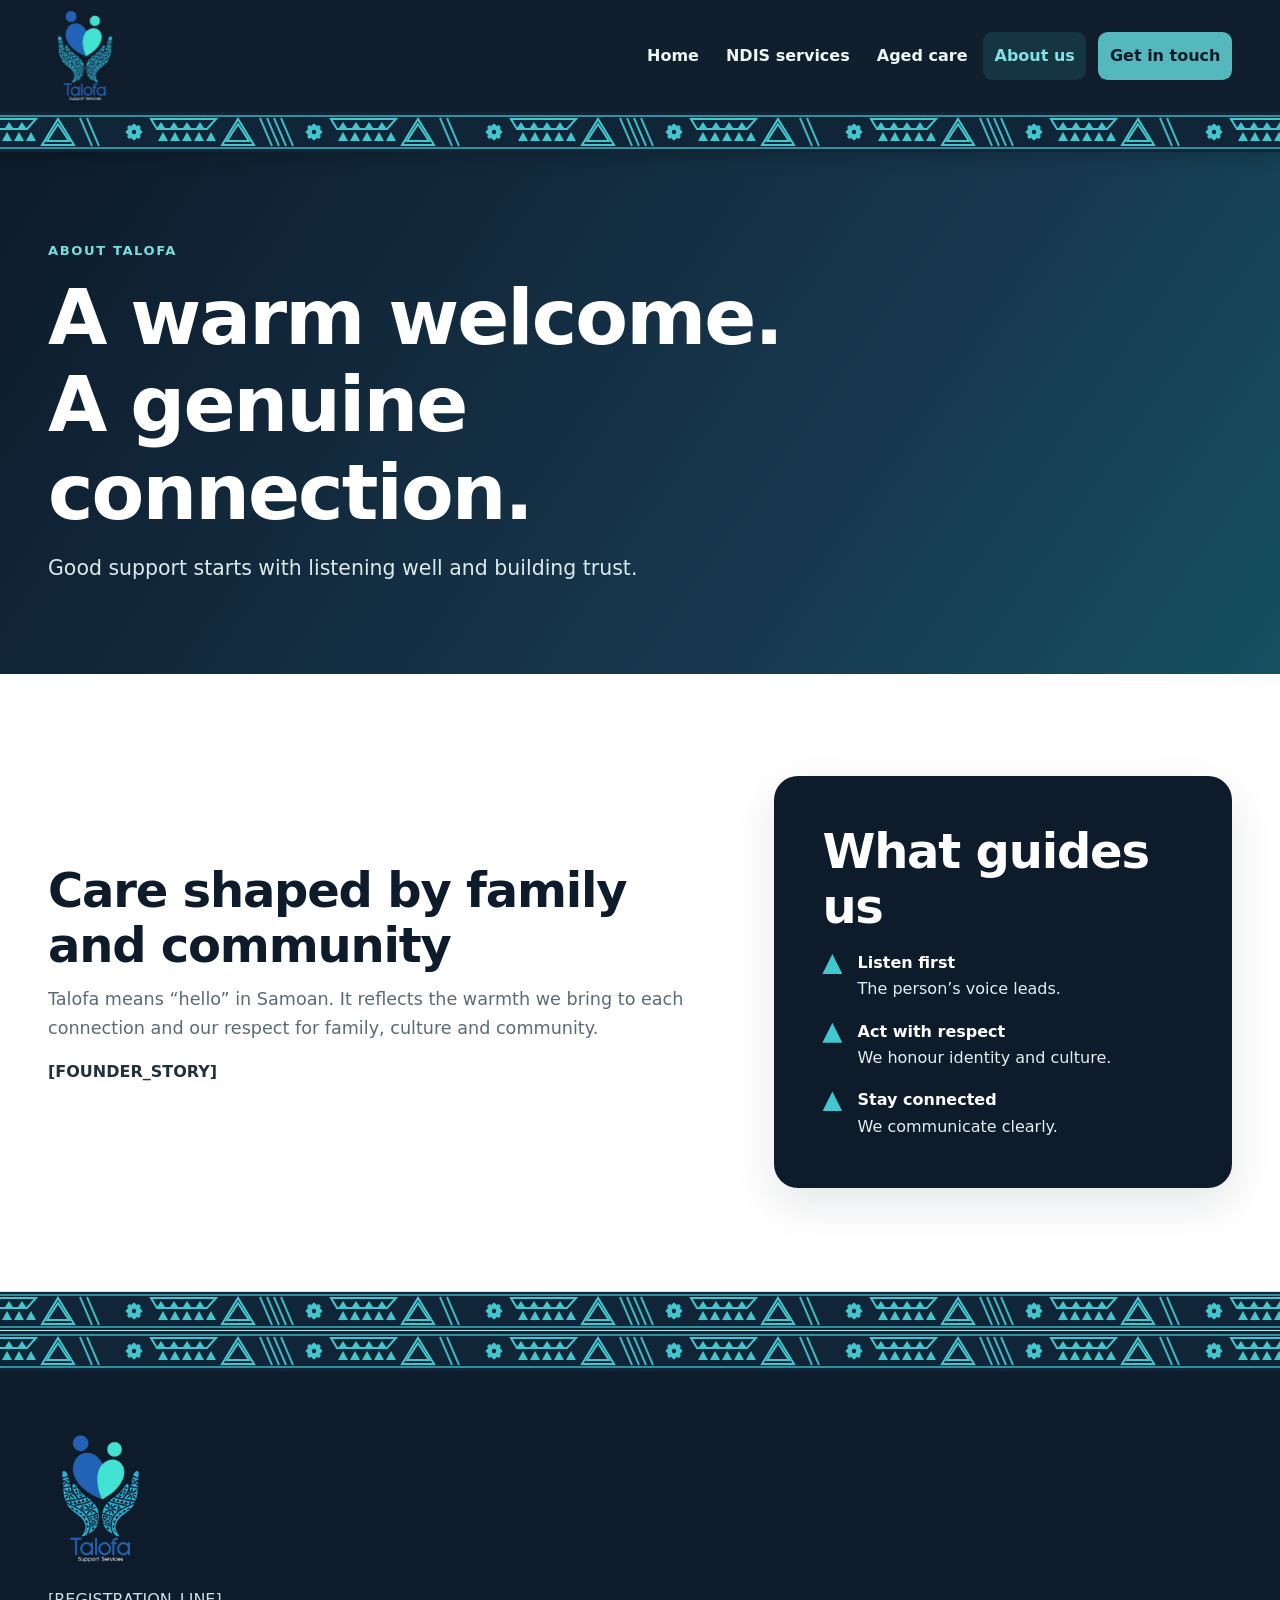
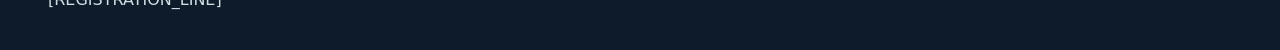
==== commit 07f4664b: "NDIS website" ====
--- a/about.html
+++ b/about.html
@@ -1,4 +1 @@
-<!doctype html><html lang="en-AU"><head><meta charset="utf-8"><meta name="viewport" content="width=device-width,initial-scale=1"><title>About Talofa Support Services | [SERVICE_AREA]</title><meta name="description" content="Meet Talofa Support Services, a Pasifika-owned NDIS provider offering culturally respectful disability support in [SERVICE_AREA]."><meta property="og:title" content="About Talofa Support Services"><meta property="og:description" content="Support grounded in family, community and respect."><meta property="og:type" content="website"><meta property="og:image" content="/assets/logo.png"><link rel="preconnect" href="https://fonts.googleapis.com"><link rel="preconnect" href="https://fonts.gstatic.com" crossorigin><link href="https://fonts.googleapis.com/css2?family=Nunito+Sans:wght@400;600;700;800;900&amp;display=swap" rel="stylesheet"><link rel="stylesheet" href="assets/styles.css"><script src="assets/script.js" defer></script></head><body><a class="skip-link" href="#main">Skip to main content</a>
-<header class="site-header"><div class="container nav-wrap"><a class="brand" href="index.html" aria-label="Talofa Support Services home"><img src="assets/logo.png" alt="Talofa Support Services" width="300" height="410"></a><a class="mobile-call" href="tel:[PHONE]">Call us</a><button class="nav-toggle" type="button" aria-expanded="false" aria-controls="nav" aria-label="Open navigation"><span class="nav-toggle-bars" aria-hidden="true"></span></button><nav class="site-nav" id="nav" aria-label="Primary navigation"><ul><li><a href="index.html">Home</a></li><li><a href="ndis-services.html">NDIS services</a></li><li><a href="aged-care.html">Aged care</a></li><li><a href="about.html" aria-current="page">About us</a></li><li><a class="nav-cta" href="contact.html">Get in touch</a></li></ul></nav></div><div class="island-band" aria-hidden="true"></div></header>
-<main id="main"><section class="page-hero"><div class="container"><p class="eyebrow">About Talofa</p><h1>A warm welcome. A genuine connection.</h1><p class="lead">Good support starts with seeing the person, listening well and building trust over time.</p></div></section><section class="section section-white"><div class="container split"><div><p class="eyebrow">Our story</p><h2>Care shaped by family and community</h2><!-- Replace with the approved founder story. Cultural references, including fa'aaloalo, must be approved by the client. --><p class="lead-copy">Talofa Support Services grew from a belief that every person deserves to feel welcomed, respected and genuinely supported.</p><p>Talofa, the Samoan word for “hello”, reflects the warmth we bring to each connection. Our Pasifika identity informs our understanding of family and collective care, and we welcome people from every culture and community.</p><p><strong>[FOUNDER_STORY]</strong></p></div><div class="dark-panel"><p class="eyebrow">What guides us</p><h2>Support with purpose</h2><ul class="check-list"><li><strong>Listen first</strong>We begin with the person’s voice and choices.</li><li><strong>Act with respect</strong>We honour identity, culture and personal boundaries.</li><li><strong>Stay connected</strong>We value clear, open communication.</li></ul></div></div></section></main>
-<footer class="site-footer"><div class="island-band" aria-hidden="true"></div><div class="container footer-grid"><div class="footer-brand"><img src="assets/logo.png" alt="Talofa Support Services" width="300" height="410"><p>Compassionate support grounded in community.</p><p>[REGISTRATION_LINE]</p></div><div><h2>Quick links</h2><ul class="footer-links"><li><a href="ndis-services.html">NDIS services</a></li><li><a href="aged-care.html">Aged care</a></li><li><a href="about.html">About us</a></li><li><a href="contact.html">Contact</a></li></ul></div><div><h2>Contact</h2><ul class="footer-links"><li><a href="tel:[PHONE]">[PHONE]</a></li><li><a href="mailto:[EMAIL]">[EMAIL]</a></li><li>[SERVICE_AREA]</li></ul></div></div><div class="container footer-meta"><span>© <span data-year>2026</span> Talofa Support Services.</span><span>Aged care support is delivered in partnership with Trilogy Care.</span></div></footer></body></html>
+<!doctype html><html lang="en-AU"><head><meta charset="utf-8"><meta name="viewport" content="width=device-width,initial-scale=1"><title>About Talofa Support Services</title><meta name="description" content="A Pasifika-owned disability support provider grounded in family and community."><link rel="stylesheet" href="assets/styles.css"><script src="assets/script.js" defer></script></head><body><a class="skip" href="#main">Skip to main content</a><header class="site-header"><div class="container nav-wrap"><a class="brand" href="index.html"><img src="assets/logo.png" alt="Talofa Support Services"></a><a class="mobile-call" href="tel:[PHONE]">Call us</a><button class="nav-toggle" aria-expanded="false" aria-controls="nav" aria-label="Open navigation"><span class="bars"></span></button><nav class="site-nav" id="nav"><ul><li><a href="index.html">Home</a></li><li><a href="ndis-services.html">NDIS services</a></li><li><a href="aged-care.html">Aged care</a></li><li><a href="about.html" aria-current="page">About us</a></li><li><a class="nav-cta" href="contact.html">Get in touch</a></li></ul></nav></div><div class="hand-border"></div></header><main id="main"><section class="page-hero"><div class="container"><p class="eyebrow">About Talofa</p><h1>A warm welcome. A genuine connection.</h1><p class="lead">Good support starts with listening well and building trust.</p></div></section><section class="section white"><div class="container split"><div><h2>Care shaped by family and community</h2><!-- Cultural references require client approval. --><p class="lead-copy">Talofa means “hello” in Samoan. It reflects the warmth we bring to each connection and our respect for family, culture and community.</p><p><strong>[FOUNDER_STORY]</strong></p></div><div class="dark"><h2>What guides us</h2><ul class="checks"><li><strong>Listen first</strong>The person’s voice leads.</li><li><strong>Act with respect</strong>We honour identity and culture.</li><li><strong>Stay connected</strong>We communicate clearly.</li></ul></div></div></section><div class="hand-divider"></div></main><footer class="site-footer"><div class="hand-border"></div><div class="footer-body"><div class="container"><div class="footer-brand"><img src="assets/logo.png" alt="Talofa Support Services"><p>[REGISTRATION_LINE]</p></div></div></div></footer></body></html>
--- a/assets/styles.css
+++ b/assets/styles.css
@@ -1,12 +1,5 @@
-:root{--navy:#0d1b2a;--navy2:#15344b;--teal:#168b8d;--aqua:#42c7cf;--blue:#2869c4;--cream:#f7f5f0;--white:#fff;--ink:#20313c;--muted:#596b75;--line:#d7e3e1;--shadow:0 16px 44px rgba(13,27,42,.11);--radius:1.25rem;--max:74rem}
-*{box-sizing:border-box}html{scroll-behavior:smooth}body{margin:0;background:var(--cream);color:var(--ink);font:400 1rem/1.65 "Nunito Sans",system-ui,-apple-system,"Segoe UI",sans-serif;-webkit-font-smoothing:antialiased}body.nav-open{overflow:hidden}img,svg{display:block;max-width:100%}a{color:#1f5fab;text-underline-offset:.2em}button,input,select,textarea{font:inherit}:focus-visible{outline:3px solid #ffd166;outline-offset:4px}.skip-link{position:fixed;left:.5rem;top:.5rem;z-index:999;padding:.7rem 1rem;background:#fff;color:var(--navy);font-weight:900;transform:translateY(-150%)}.skip-link:focus{transform:none}.container{width:min(calc(100% - 2rem),var(--max));margin-inline:auto}
-.site-header{position:sticky;top:0;z-index:100;background:rgba(13,27,42,.985);box-shadow:0 4px 18px rgba(0,0,0,.2)}.nav-wrap{min-height:6rem;display:flex;align-items:center;justify-content:space-between;gap:.65rem}.brand{display:flex;align-items:center;flex:0 0 auto;text-decoration:none}.brand img{width:auto;height:5.2rem;object-fit:contain;filter:drop-shadow(0 3px 4px rgba(0,0,0,.2))}.mobile-call{min-height:3.15rem;display:inline-flex;align-items:center;justify-content:center;padding:.65rem 1.15rem;border-radius:999px;background:var(--blue);color:#fff;font-weight:900;text-decoration:none}.nav-toggle{width:3.25rem;height:3.25rem;display:grid;place-items:center;border:2px solid rgba(255,255,255,.25);border-radius:.85rem;background:transparent;color:#fff;cursor:pointer}.nav-toggle-bars,.nav-toggle-bars:before,.nav-toggle-bars:after{display:block;width:1.45rem;height:2px;background:currentColor;transition:.18s}.nav-toggle-bars{position:relative}.nav-toggle-bars:before,.nav-toggle-bars:after{content:"";position:absolute;left:0}.nav-toggle-bars:before{top:-.46rem}.nav-toggle-bars:after{top:.46rem}.nav-toggle[aria-expanded=true] .nav-toggle-bars{background:transparent}.nav-toggle[aria-expanded=true] .nav-toggle-bars:before{top:0;transform:rotate(45deg)}.nav-toggle[aria-expanded=true] .nav-toggle-bars:after{top:0;transform:rotate(-45deg)}
-.site-nav{position:fixed;inset:6rem 0 auto;padding:1rem;background:var(--navy);border-top:1px solid rgba(255,255,255,.12);transform:translateY(-130%);visibility:hidden;transition:transform .2s,visibility .2s}.site-nav.is-open{transform:none;visibility:visible}.site-nav ul{max-width:var(--max);margin:0 auto;padding:0;display:grid;gap:.3rem;list-style:none}.site-nav a{min-height:3rem;display:flex;align-items:center;padding:.65rem .8rem;border-radius:.6rem;color:#f0f8fa;font-weight:800;text-decoration:none}.site-nav a:hover,.site-nav a[aria-current=page]{background:rgba(66,199,207,.14);color:#84e0e3}.site-nav .nav-cta{justify-content:center;margin-top:.45rem;background:#55b8bc;color:var(--navy)}
-.island-band{position:relative;height:1.25rem;overflow:hidden;background-color:#102538;background-image:url("data:image/svg+xml,%3Csvg xmlns='http://www.w3.org/2000/svg' width='144' height='20' viewBox='0 0 144 20'%3E%3Cg fill='none' stroke='%2342c7cf' stroke-width='1.4' stroke-linejoin='round'%3E%3Cpath d='M0 15 12 4l12 11L36 4l12 11L60 4l12 11L84 4l12 11 12-11 12 11 12-11 12 11'/%3E%3Cpath d='m6 15 6-5 6 5m24 0 6-5 6 5m24 0 6-5 6 5m24 0 6-5 6 5' opacity='.7'/%3E%3C/g%3E%3Cg fill='%232869c4'%3E%3Cpath d='m24 8 4 4-4 4-4-4zm48 0 4 4-4 4-4-4zm48 0 4 4-4 4-4-4z'/%3E%3C/g%3E%3Cg fill='%23b9edf0'%3E%3Ccircle cx='2' cy='3' r='1'/%3E%3Ccircle cx='34' cy='3' r='1'/%3E%3Ccircle cx='70' cy='3' r='1'/%3E%3Ccircle cx='106' cy='3' r='1'/%3E%3Ccircle cx='142' cy='3' r='1'/%3E%3C/g%3E%3C/svg%3E");background-repeat:repeat-x;background-position:center}.island-band:before,.island-band:after{content:"";position:absolute;left:0;right:0;height:1px;background:rgba(132,224,227,.65)}.island-band:before{top:0}.island-band:after{bottom:0}
-.hero,.page-hero{position:relative;isolation:isolate;overflow:hidden;background:linear-gradient(125deg,var(--navy),#17384f 64%,#155061);color:#fff}.hero{padding:clamp(3.5rem,8vw,7rem) 0}.page-hero{padding:clamp(3.3rem,7vw,5.7rem) 0}.hero-grid{display:grid;align-items:center;gap:2rem}.hero-content{position:relative;z-index:2;max-width:45rem}.eyebrow{margin:0 0 .75rem;color:var(--teal);font-size:.82rem;font-weight:900;letter-spacing:.12em;text-transform:uppercase}.hero .eyebrow,.page-hero .eyebrow,.dark-panel .eyebrow{color:#7bdcdf}h1,h2,h3{margin:0 0 .8rem;color:var(--navy);line-height:1.14;letter-spacing:-.025em}h1{font-size:clamp(2.45rem,7.5vw,4.8rem)}h2{font-size:clamp(1.9rem,4.5vw,3rem)}h3{font-size:1.35rem}.hero h1,.page-hero h1{max-width:14ch;color:#fff}.hero .lead,.page-hero .lead{max-width:43rem;margin:1rem 0 0;color:#dce9ed;font-size:clamp(1.1rem,2vw,1.28rem)}.hero-logo{position:relative;z-index:2;width:min(100%,20rem);margin:auto}.hero-logo img{width:100%;max-height:30rem;object-fit:contain;filter:drop-shadow(0 18px 22px rgba(0,0,0,.28))}.tatau-circle{position:absolute;z-index:-1;width:min(38rem,95vw);right:-10rem;top:50%;transform:translateY(-50%);color:var(--aqua);opacity:.1;pointer-events:none}.actions{display:flex;flex-wrap:wrap;gap:.8rem;margin-top:1.65rem}.button{min-height:3.25rem;display:inline-flex;align-items:center;justify-content:center;padding:.75rem 1.3rem;border:2px solid transparent;border-radius:.72rem;background:var(--teal);color:#fff;font-weight:900;text-decoration:none;cursor:pointer;transition:transform .16s,background .16s}.button:hover{background:#106f71;transform:translateY(-2px)}.button-primary{background:#57c2c3;color:var(--navy)}.button-outline{border-color:rgba(255,255,255,.7);background:transparent}.section{padding:clamp(3.8rem,8vw,6.5rem) 0}.section-white{background:#fff}.section-tint{background:#e9f4f3}.section-heading{max-width:46rem;margin-bottom:2.2rem}.section-heading p,.lead-copy{margin:0;color:var(--muted);font-size:1.1rem}.grid{display:grid;gap:1rem}.card{height:100%;padding:1.5rem;border:1px solid var(--line);border-radius:var(--radius);background:#fff;box-shadow:0 8px 24px rgba(13,27,42,.05)}.card-icon{width:3.2rem;height:3.2rem;margin-bottom:1rem;display:grid;place-items:center;border-radius:.9rem;background:#dff3f1;color:var(--teal)}.card-icon svg{width:1.8rem}.card p{margin:0;color:var(--muted)}.split{display:grid;align-items:center;gap:2.5rem}.dark-panel{padding:clamp(1.5rem,4vw,3rem);border-radius:1.5rem;background:var(--navy);color:#e5eff1;box-shadow:var(--shadow)}.dark-panel h2,.dark-panel h3{color:#fff}.check-list{margin:1.4rem 0 0;padding:0;display:grid;gap:1.1rem;list-style:none}.check-list li{position:relative;padding-left:2.25rem}.check-list li:before{content:"✓";position:absolute;left:0;top:.05rem;width:1.45rem;height:1.45rem;display:grid;place-items:center;border-radius:50%;background:#52c0c0;color:var(--navy);font-weight:900}.check-list strong{display:block;color:#fff;font-size:1.08rem}.notice{padding:1.25rem 1.4rem;border-left:5px solid var(--teal);border-radius:.4rem .9rem .9rem .4rem;background:#e1f2f1}.notice strong{color:var(--navy)}.partner-card{padding:clamp(1.5rem,4vw,2.5rem);border:1px solid #c7dddd;border-radius:1.3rem;background:#fff;box-shadow:var(--shadow)}.partner-name{display:inline-flex;align-items:center;gap:.65rem;margin-bottom:1rem;color:var(--blue);font-size:1.15rem;font-weight:900}.partner-name:before{content:"";width:2.4rem;height:.35rem;border-radius:2rem;background:linear-gradient(90deg,var(--teal),var(--blue))}.cta{padding:clamp(2rem,5vw,3.4rem);border-radius:1.5rem;background:linear-gradient(125deg,var(--blue),#18477f);color:#eef5ff;box-shadow:var(--shadow)}.cta h2{color:#fff}.cta p{max-width:43rem}.cta .button{background:#fff;color:var(--navy)}
-.contact-grid{display:grid;gap:2rem;align-items:start}.form-card,.contact-card{padding:clamp(1.35rem,4vw,2.4rem);border-radius:var(--radius);background:#fff;box-shadow:var(--shadow)}.form-grid{display:grid;gap:1rem}.field label{display:block;margin-bottom:.35rem;color:var(--navy);font-weight:800}.field input,.field select,.field textarea{width:100%;min-height:3.25rem;padding:.75rem .9rem;border:2px solid #afbebf;border-radius:.6rem;background:#fff;color:var(--ink)}.field textarea{min-height:9rem;resize:vertical}.required{color:#a42b2b}.honeypot{position:absolute;left:-9999px}.contact-list{margin:1.3rem 0 0;padding:0;display:grid;gap:1rem;list-style:none}.contact-list strong{display:block;color:var(--navy)}
-.site-footer{position:relative;overflow:hidden;padding:3.5rem 0 1.3rem;background:var(--navy);color:#cedee3}.footer-grid{position:relative;z-index:2;display:grid;gap:2rem}.footer-brand img{width:auto;height:9.5rem;margin-bottom:.7rem}.footer-brand p{max-width:25rem}.site-footer h2{color:#fff;font-size:1.1rem}.footer-links{margin:0;padding:0;display:grid;gap:.42rem;list-style:none}.site-footer a{color:#b9e9ed}.footer-meta{position:relative;z-index:2;margin-top:2.3rem;padding-top:1.1rem;border-top:1px solid rgba(255,255,255,.14);display:flex;flex-wrap:wrap;justify-content:space-between;gap:.5rem 1rem;font-size:.9rem}
-@media(min-width:38rem){.grid{grid-template-columns:repeat(2,1fr)}.footer-grid{grid-template-columns:1.45fr 1fr 1fr}.form-grid.two{grid-template-columns:repeat(2,1fr)}.form-grid .full{grid-column:1/-1}}
-@media(min-width:58rem){.nav-wrap{min-height:7rem}.brand img{height:6.35rem}.mobile-call,.nav-toggle{display:none}.site-nav{position:static;padding:0;border:0;background:transparent;transform:none;visibility:visible}.site-nav ul{display:flex;align-items:center;gap:.1rem}.site-nav a{padding-inline:.72rem;font-size:.95rem}.site-nav .nav-cta{margin:0 0 0 .5rem;padding-inline:1.1rem}.hero-grid{grid-template-columns:1.25fr .75fr}.grid.three{grid-template-columns:repeat(3,1fr)}.split{grid-template-columns:repeat(2,minmax(0,1fr));gap:4rem}.contact-grid{grid-template-columns:minmax(0,1.4fr) minmax(17rem,.6fr)}}
-@media(max-width:24rem){.container{width:min(calc(100% - 1.25rem),var(--max))}.brand img{height:4.65rem}.mobile-call{padding-inline:.85rem}.nav-toggle{width:3rem;height:3rem}.actions .button{width:100%}}
-@media(prefers-reduced-motion:reduce){html{scroll-behavior:auto}*,*:before,*:after{transition-duration:.01ms!important}}
+:root{--navy:#0d1b2a;--teal:#168b8d;--cyan:#42c7cf;--blue:#2869c4;--cream:#f7f5f0;--white:#fff;--ink:#20313c;--muted:#596b75;--line:#d7e3e1;--shadow:0 16px 44px rgba(13,27,42,.11);--max:74rem}*{box-sizing:border-box}html{scroll-behavior:smooth}body{margin:0;background:var(--cream);color:var(--ink);font:400 1rem/1.65 "Nunito Sans",system-ui,-apple-system,"Segoe UI",sans-serif}body.nav-open{overflow:hidden}img,svg{display:block;max-width:100%}a{color:#1f5fab;text-underline-offset:.2em}button,input,select,textarea{font:inherit}:focus-visible{outline:3px solid #ffd166;outline-offset:4px}.skip{position:fixed;z-index:999;top:.5rem;left:.5rem;padding:.7rem 1rem;background:#fff;color:var(--navy);font-weight:900;transform:translateY(-150%)}.skip:focus{transform:none}.container{width:min(calc(100% - 2rem),var(--max));margin-inline:auto}
+.site-header{position:sticky;top:0;z-index:100;background:rgba(13,27,42,.985);box-shadow:0 4px 18px rgba(0,0,0,.2)}.nav-wrap{min-height:6rem;display:flex;align-items:center;justify-content:space-between;gap:.65rem}.brand{display:flex;flex:0 0 auto}.brand img{width:auto;height:5.2rem;object-fit:contain;filter:drop-shadow(0 3px 4px rgba(0,0,0,.2))}.mobile-call{min-height:3.1rem;display:inline-flex;align-items:center;padding:.6rem 1.1rem;border-radius:999px;background:var(--blue);color:#fff;font-weight:900;text-decoration:none}.nav-toggle{width:3.2rem;height:3.2rem;display:grid;place-items:center;border:2px solid rgba(255,255,255,.25);border-radius:.85rem;background:none;color:#fff}.bars,.bars:before,.bars:after{display:block;width:1.45rem;height:2px;background:currentColor}.bars{position:relative}.bars:before,.bars:after{content:"";position:absolute;left:0}.bars:before{top:-.45rem}.bars:after{top:.45rem}.nav-toggle[aria-expanded=true] .bars{background:transparent}.nav-toggle[aria-expanded=true] .bars:before{top:0;transform:rotate(45deg)}.nav-toggle[aria-expanded=true] .bars:after{top:0;transform:rotate(-45deg)}.site-nav{position:fixed;inset:6rem 0 auto;padding:1rem;background:var(--navy);transform:translateY(-130%);visibility:hidden;transition:.2s}.site-nav.open{transform:none;visibility:visible}.site-nav ul{max-width:var(--max);margin:auto;padding:0;display:grid;gap:.25rem;list-style:none}.site-nav a{min-height:3rem;display:flex;align-items:center;padding:.65rem .8rem;border-radius:.6rem;color:#eff8fa;font-weight:800;text-decoration:none}.site-nav a:hover,.site-nav a[aria-current=page]{background:rgba(66,199,207,.14);color:#83e0e3}.site-nav .nav-cta{justify-content:center;margin-top:.4rem;background:#55b8bc;color:var(--navy)}
+.hand-border{height:2.5rem;background:#102538 url("hand-pattern.svg") repeat-x center/22.5rem 2.5rem}.hand-divider{height:2.5rem;margin:0;background:#fff url("hand-pattern.svg") repeat-x center/22.5rem 2.5rem;border-block:1px solid #c9e8e8}.hero,.page-hero{position:relative;overflow:hidden;background:linear-gradient(125deg,var(--navy),#17384f 65%,#155061);color:#fff}.hero{padding:clamp(3.5rem,8vw,7rem) 0}.page-hero{padding:clamp(3.2rem,7vw,5.5rem) 0}.hero-grid{display:grid;align-items:center;gap:2rem}.hero-content{position:relative;z-index:2;max-width:45rem}.eyebrow{margin:0 0 .75rem;color:var(--teal);font-size:.82rem;font-weight:900;letter-spacing:.12em;text-transform:uppercase}.hero .eyebrow,.page-hero .eyebrow,.dark .eyebrow{color:#7bdcdf}h1,h2,h3{margin:0 0 .8rem;color:var(--navy);line-height:1.14;letter-spacing:-.025em}h1{font-size:clamp(2.4rem,7.5vw,4.8rem)}h2{font-size:clamp(1.9rem,4.5vw,3rem)}h3{font-size:1.35rem}.hero h1,.page-hero h1{max-width:14ch;color:#fff}.lead{max-width:43rem;margin:1rem 0 0;color:#dce9ed;font-size:clamp(1.08rem,2vw,1.28rem)}.hero-logo{width:min(100%,20rem);margin:auto}.hero-logo img{width:100%;max-height:30rem;object-fit:contain;filter:drop-shadow(0 18px 22px rgba(0,0,0,.28))}.actions{display:flex;flex-wrap:wrap;gap:.8rem;margin-top:1.6rem}.button{min-height:3.2rem;display:inline-flex;align-items:center;justify-content:center;padding:.7rem 1.25rem;border:2px solid transparent;border-radius:.7rem;background:var(--teal);color:#fff;font-weight:900;text-decoration:none}.button.primary{background:#57c2c3;color:var(--navy)}.button.outline{border-color:#fff;background:transparent}.section{padding:clamp(3.8rem,8vw,6.5rem) 0}.white{background:#fff}.tint{background:#e9f4f3}.section-heading{max-width:46rem;margin-bottom:2rem}.section-heading p,.lead-copy{margin:0;color:var(--muted);font-size:1.1rem}.grid{display:grid;gap:1rem}.card{height:100%;padding:1.5rem;border:1px solid var(--line);border-radius:1.2rem;background:#fff;box-shadow:0 8px 24px rgba(13,27,42,.05)}.card p{margin:0;color:var(--muted)}.split{display:grid;align-items:center;gap:2.5rem}.dark{padding:clamp(1.5rem,4vw,3rem);border-radius:1.5rem;background:var(--navy);color:#e5eff1;box-shadow:var(--shadow)}.dark h2,.dark strong{color:#fff}.checks{margin:1rem 0 0;padding:0;display:grid;gap:1rem;list-style:none}.checks li{position:relative;padding-left:2.2rem}.checks li:before{content:"";position:absolute;left:0;top:.25rem;width:1.25rem;height:1.25rem;background:var(--cyan);clip-path:polygon(50% 0,100% 100%,0 100%)}.checks strong{display:block}.notice,.partner{padding:1.4rem;border-radius:1rem;background:#e1f2f1;border-left:5px solid var(--teal)}.partner{background:#fff;border:1px solid #c7dddd;border-left:5px solid var(--blue);box-shadow:var(--shadow)}.cta{padding:clamp(2rem,5vw,3.4rem);border-radius:1.5rem;background:linear-gradient(125deg,var(--blue),#18477f);color:#eef5ff;box-shadow:var(--shadow)}.cta h2{color:#fff}.cta .button{background:#fff;color:var(--navy)}
+.contact-grid{display:grid;gap:2rem;align-items:start}.form-card,.contact-card{padding:clamp(1.3rem,4vw,2.4rem);border-radius:1.2rem;background:#fff;box-shadow:var(--shadow)}.form-grid{display:grid;gap:1rem}.field label{display:block;margin-bottom:.35rem;color:var(--navy);font-weight:800}.field input,.field select,.field textarea{width:100%;min-height:3.2rem;padding:.75rem;border:2px solid #afbebf;border-radius:.6rem}.field textarea{min-height:9rem}.required{color:#a42b2b}.honeypot{position:absolute;left:-9999px}.contact-list{padding:0;display:grid;gap:1rem;list-style:none}.contact-list strong{display:block}.site-footer{background:var(--navy);color:#cedee3}.footer-body{padding:3.5rem 0 1.3rem}.footer-grid{display:grid;gap:2rem}.footer-brand img{width:auto;height:9rem}.site-footer h2{color:#fff;font-size:1.1rem}.footer-links{margin:0;padding:0;display:grid;gap:.4rem;list-style:none}.site-footer a{color:#b9e9ed}.footer-meta{margin-top:2rem;padding-top:1rem;border-top:1px solid rgba(255,255,255,.14);display:flex;flex-wrap:wrap;justify-content:space-between;gap:.5rem;font-size:.9rem}
+@media(min-width:38rem){.grid{grid-template-columns:repeat(2,1fr)}.footer-grid{grid-template-columns:1.4fr 1fr 1fr}.form-grid.two{grid-template-columns:repeat(2,1fr)}.full{grid-column:1/-1}}@media(min-width:58rem){.nav-wrap{min-height:7rem}.brand img{height:6.35rem}.mobile-call,.nav-toggle{display:none}.site-nav{position:static;padding:0;background:none;transform:none;visibility:visible}.site-nav ul{display:flex;align-items:center}.site-nav a{padding-inline:.72rem}.site-nav .nav-cta{margin:0 0 0 .5rem}.hero-grid,.split{grid-template-columns:1.2fr .8fr}.grid.three{grid-template-columns:repeat(3,1fr)}.contact-grid{grid-template-columns:1.4fr .6fr}}@media(max-width:24rem){.container{width:calc(100% - 1.25rem)}.brand img{height:4.65rem}.mobile-call{padding-inline:.8rem}.actions .button{width:100%}}@media(prefers-reduced-motion:reduce){html{scroll-behavior:auto}*{transition:none!important}}
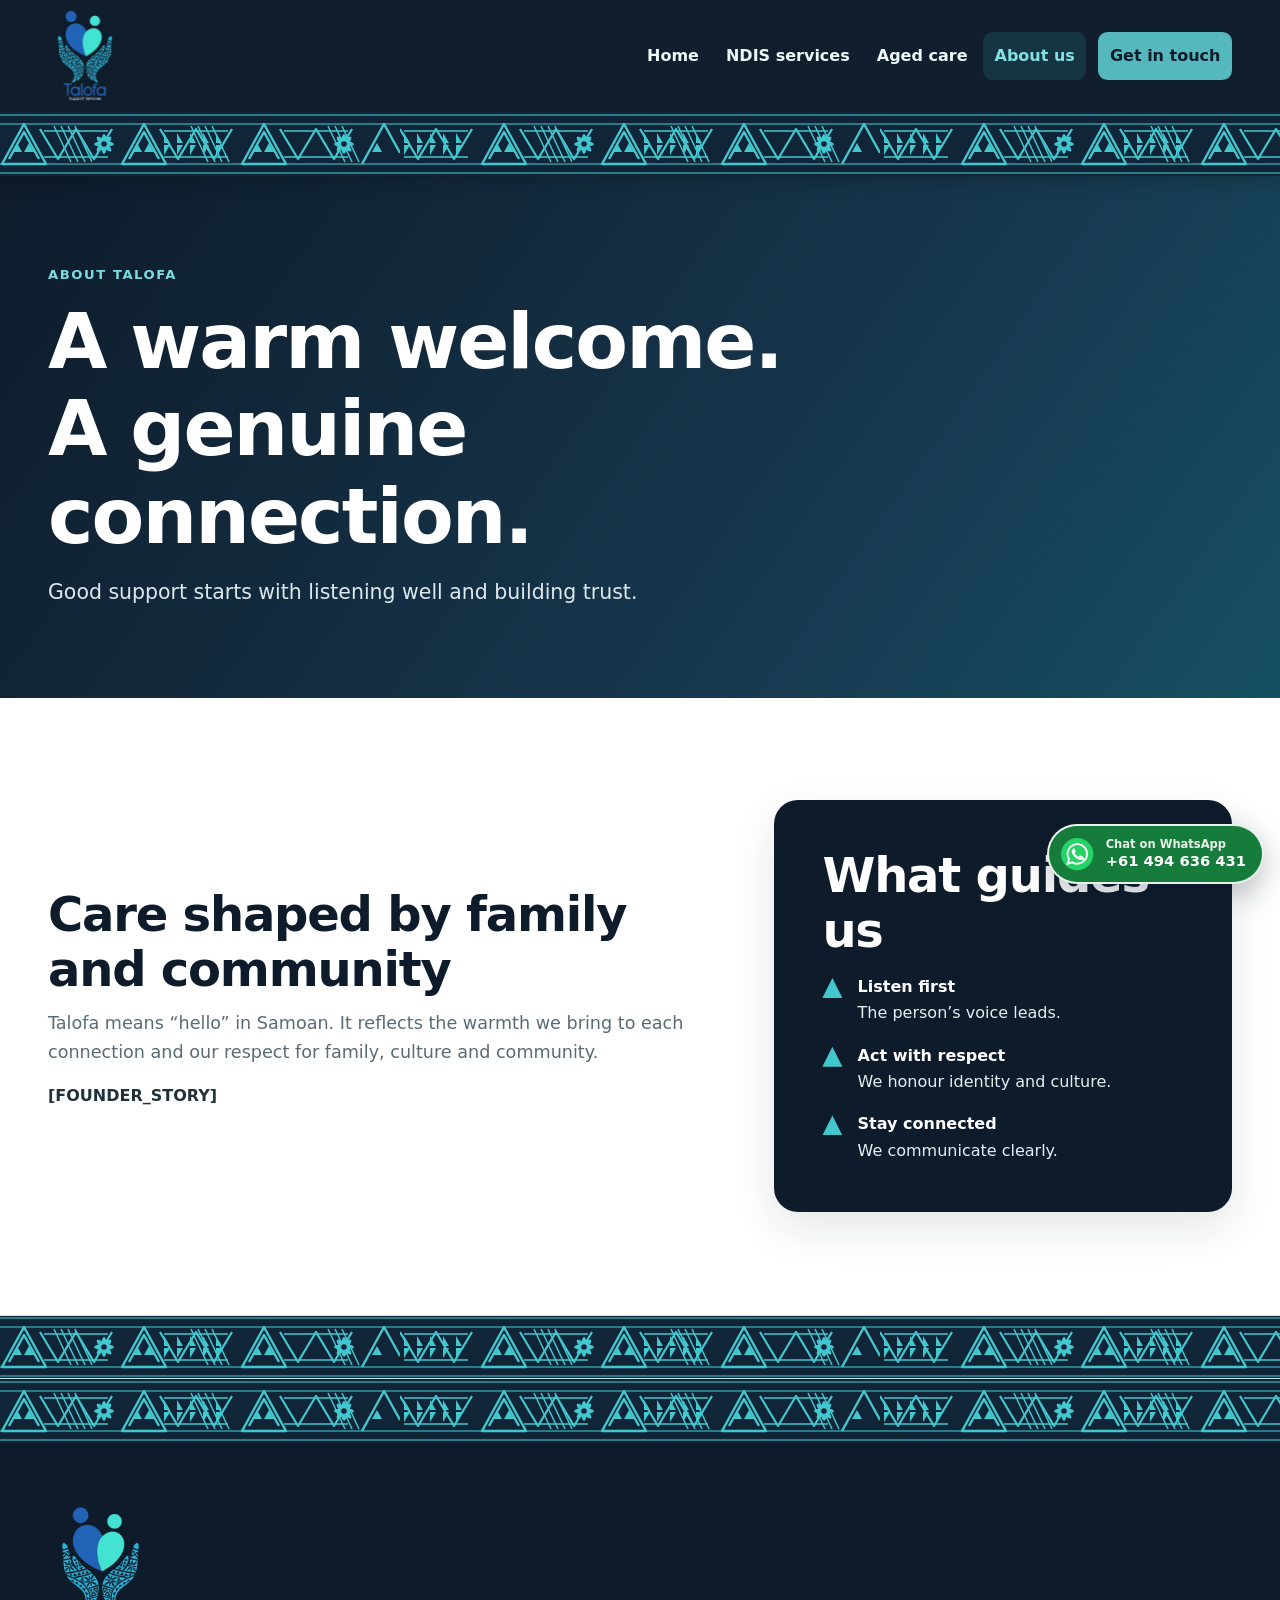
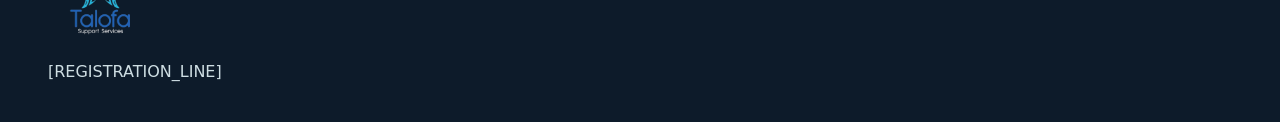
==== commit 88ad50e0: "Talofa Website" ====
--- a/about.html
+++ b/about.html
@@ -1 +1 @@
-<!doctype html><html lang="en-AU"><head><meta charset="utf-8"><meta name="viewport" content="width=device-width,initial-scale=1"><title>About Talofa Support Services</title><meta name="description" content="A Pasifika-owned disability support provider grounded in family and community."><link rel="stylesheet" href="assets/styles.css"><script src="assets/script.js" defer></script></head><body><a class="skip" href="#main">Skip to main content</a><header class="site-header"><div class="container nav-wrap"><a class="brand" href="index.html"><img src="assets/logo.png" alt="Talofa Support Services"></a><a class="mobile-call" href="tel:[PHONE]">Call us</a><button class="nav-toggle" aria-expanded="false" aria-controls="nav" aria-label="Open navigation"><span class="bars"></span></button><nav class="site-nav" id="nav"><ul><li><a href="index.html">Home</a></li><li><a href="ndis-services.html">NDIS services</a></li><li><a href="aged-care.html">Aged care</a></li><li><a href="about.html" aria-current="page">About us</a></li><li><a class="nav-cta" href="contact.html">Get in touch</a></li></ul></nav></div><div class="hand-border"></div></header><main id="main"><section class="page-hero"><div class="container"><p class="eyebrow">About Talofa</p><h1>A warm welcome. A genuine connection.</h1><p class="lead">Good support starts with listening well and building trust.</p></div></section><section class="section white"><div class="container split"><div><h2>Care shaped by family and community</h2><!-- Cultural references require client approval. --><p class="lead-copy">Talofa means “hello” in Samoan. It reflects the warmth we bring to each connection and our respect for family, culture and community.</p><p><strong>[FOUNDER_STORY]</strong></p></div><div class="dark"><h2>What guides us</h2><ul class="checks"><li><strong>Listen first</strong>The person’s voice leads.</li><li><strong>Act with respect</strong>We honour identity and culture.</li><li><strong>Stay connected</strong>We communicate clearly.</li></ul></div></div></section><div class="hand-divider"></div></main><footer class="site-footer"><div class="hand-border"></div><div class="footer-body"><div class="container"><div class="footer-brand"><img src="assets/logo.png" alt="Talofa Support Services"><p>[REGISTRATION_LINE]</p></div></div></div></footer></body></html>
+<!doctype html><html lang="en-AU"><head><meta charset="utf-8"><meta name="viewport" content="width=device-width,initial-scale=1"><title>About Talofa Support Services</title><meta name="description" content="A Pasifika-owned disability support provider grounded in family and community."><link rel="stylesheet" href="assets/styles.css"><script src="assets/script.js" defer></script></head><body><a class="skip" href="#main">Skip to main content</a><header class="site-header"><div class="container nav-wrap"><a class="brand" href="index.html"><img src="assets/logo.png" alt="Talofa Support Services"></a><a class="mobile-call" href="tel:[PHONE]">Call us</a><button class="nav-toggle" aria-expanded="false" aria-controls="nav" aria-label="Open navigation"><span class="bars"></span></button><nav class="site-nav" id="nav"><ul><li><a href="index.html">Home</a></li><li><a href="ndis-services.html">NDIS services</a></li><li><a href="aged-care.html">Aged care</a></li><li><a href="about.html" aria-current="page">About us</a></li><li><a class="nav-cta" href="contact.html">Get in touch</a></li></ul></nav></div><div class="hand-border"></div></header><main id="main"><section class="page-hero"><div class="container"><p class="eyebrow">About Talofa</p><h1>A warm welcome. A genuine connection.</h1><p class="lead">Good support starts with listening well and building trust.</p></div></section><section class="section white"><div class="container split"><div><h2>Care shaped by family and community</h2><!-- Cultural references require client approval. --><p class="lead-copy">Talofa means “hello” in Samoan. It reflects the warmth we bring to each connection and our respect for family, culture and community.</p><p><strong>[FOUNDER_STORY]</strong></p></div><div class="dark"><h2>What guides us</h2><ul class="checks"><li><strong>Listen first</strong>The person’s voice leads.</li><li><strong>Act with respect</strong>We honour identity and culture.</li><li><strong>Stay connected</strong>We communicate clearly.</li></ul></div></div></section><div class="hand-divider"></div></main><footer class="site-footer"><div class="hand-border"></div><div class="footer-body"><div class="container"><div class="footer-brand"><img src="assets/logo.png" alt="Talofa Support Services"><p>[REGISTRATION_LINE]</p></div></div></div></footer><a class="whatsapp-widget" href="https://wa.me/61494636431" target="_blank" rel="noopener noreferrer" aria-label="Chat with Talofa Support Services on WhatsApp at +61 494 636 431"><svg viewBox="0 0 32 32" aria-hidden="true"><circle cx="16" cy="16" r="15" fill="#25D366"/><path fill="#fff" d="M23.2 8.7A10 10 0 0 0 7.5 20.8L6 26l5.4-1.4A10 10 0 0 0 26 15.7a9.9 9.9 0 0 0-2.8-7Zm-7.1 15.2a8.2 8.2 0 0 1-4.2-1.1l-.3-.2-3.2.8.9-3.1-.2-.3a8.2 8.2 0 1 1 7 3.9Zm4.5-6.1c-.2-.1-1.4-.7-1.7-.8-.2-.1-.4-.1-.6.2l-.7.9c-.2.2-.3.2-.6.1a6.7 6.7 0 0 1-3.3-2.9c-.3-.5.3-.5.8-1.6.1-.2 0-.4 0-.5l-.8-2c-.2-.5-.4-.4-.6-.4h-.5c-.2 0-.5.1-.7.3-.2.3-1 1-1 2.4s1 2.8 1.2 3c.1.2 2 3.1 5 4.3 1.9.8 2.7.9 3.7.8.6-.1 1.4-.6 1.6-1.1.2-.6.2-1 .2-1.1-.1-.1-.3-.2-.6-.3Z"/></svg><span><small>Chat on WhatsApp</small>+61 494 636 431</span></a></body></html>
--- a/assets/styles.css
+++ b/assets/styles.css
@@ -1,5 +1,6 @@
 :root{--navy:#0d1b2a;--teal:#168b8d;--cyan:#42c7cf;--blue:#2869c4;--cream:#f7f5f0;--white:#fff;--ink:#20313c;--muted:#596b75;--line:#d7e3e1;--shadow:0 16px 44px rgba(13,27,42,.11);--max:74rem}*{box-sizing:border-box}html{scroll-behavior:smooth}body{margin:0;background:var(--cream);color:var(--ink);font:400 1rem/1.65 "Nunito Sans",system-ui,-apple-system,"Segoe UI",sans-serif}body.nav-open{overflow:hidden}img,svg{display:block;max-width:100%}a{color:#1f5fab;text-underline-offset:.2em}button,input,select,textarea{font:inherit}:focus-visible{outline:3px solid #ffd166;outline-offset:4px}.skip{position:fixed;z-index:999;top:.5rem;left:.5rem;padding:.7rem 1rem;background:#fff;color:var(--navy);font-weight:900;transform:translateY(-150%)}.skip:focus{transform:none}.container{width:min(calc(100% - 2rem),var(--max));margin-inline:auto}
 .site-header{position:sticky;top:0;z-index:100;background:rgba(13,27,42,.985);box-shadow:0 4px 18px rgba(0,0,0,.2)}.nav-wrap{min-height:6rem;display:flex;align-items:center;justify-content:space-between;gap:.65rem}.brand{display:flex;flex:0 0 auto}.brand img{width:auto;height:5.2rem;object-fit:contain;filter:drop-shadow(0 3px 4px rgba(0,0,0,.2))}.mobile-call{min-height:3.1rem;display:inline-flex;align-items:center;padding:.6rem 1.1rem;border-radius:999px;background:var(--blue);color:#fff;font-weight:900;text-decoration:none}.nav-toggle{width:3.2rem;height:3.2rem;display:grid;place-items:center;border:2px solid rgba(255,255,255,.25);border-radius:.85rem;background:none;color:#fff}.bars,.bars:before,.bars:after{display:block;width:1.45rem;height:2px;background:currentColor}.bars{position:relative}.bars:before,.bars:after{content:"";position:absolute;left:0}.bars:before{top:-.45rem}.bars:after{top:.45rem}.nav-toggle[aria-expanded=true] .bars{background:transparent}.nav-toggle[aria-expanded=true] .bars:before{top:0;transform:rotate(45deg)}.nav-toggle[aria-expanded=true] .bars:after{top:0;transform:rotate(-45deg)}.site-nav{position:fixed;inset:6rem 0 auto;padding:1rem;background:var(--navy);transform:translateY(-130%);visibility:hidden;transition:.2s}.site-nav.open{transform:none;visibility:visible}.site-nav ul{max-width:var(--max);margin:auto;padding:0;display:grid;gap:.25rem;list-style:none}.site-nav a{min-height:3rem;display:flex;align-items:center;padding:.65rem .8rem;border-radius:.6rem;color:#eff8fa;font-weight:800;text-decoration:none}.site-nav a:hover,.site-nav a[aria-current=page]{background:rgba(66,199,207,.14);color:#83e0e3}.site-nav .nav-cta{justify-content:center;margin-top:.4rem;background:#55b8bc;color:var(--navy)}
-.hand-border{height:2.5rem;background:#102538 url("hand-pattern.svg") repeat-x center/22.5rem 2.5rem}.hand-divider{height:2.5rem;margin:0;background:#fff url("hand-pattern.svg") repeat-x center/22.5rem 2.5rem;border-block:1px solid #c9e8e8}.hero,.page-hero{position:relative;overflow:hidden;background:linear-gradient(125deg,var(--navy),#17384f 65%,#155061);color:#fff}.hero{padding:clamp(3.5rem,8vw,7rem) 0}.page-hero{padding:clamp(3.2rem,7vw,5.5rem) 0}.hero-grid{display:grid;align-items:center;gap:2rem}.hero-content{position:relative;z-index:2;max-width:45rem}.eyebrow{margin:0 0 .75rem;color:var(--teal);font-size:.82rem;font-weight:900;letter-spacing:.12em;text-transform:uppercase}.hero .eyebrow,.page-hero .eyebrow,.dark .eyebrow{color:#7bdcdf}h1,h2,h3{margin:0 0 .8rem;color:var(--navy);line-height:1.14;letter-spacing:-.025em}h1{font-size:clamp(2.4rem,7.5vw,4.8rem)}h2{font-size:clamp(1.9rem,4.5vw,3rem)}h3{font-size:1.35rem}.hero h1,.page-hero h1{max-width:14ch;color:#fff}.lead{max-width:43rem;margin:1rem 0 0;color:#dce9ed;font-size:clamp(1.08rem,2vw,1.28rem)}.hero-logo{width:min(100%,20rem);margin:auto}.hero-logo img{width:100%;max-height:30rem;object-fit:contain;filter:drop-shadow(0 18px 22px rgba(0,0,0,.28))}.actions{display:flex;flex-wrap:wrap;gap:.8rem;margin-top:1.6rem}.button{min-height:3.2rem;display:inline-flex;align-items:center;justify-content:center;padding:.7rem 1.25rem;border:2px solid transparent;border-radius:.7rem;background:var(--teal);color:#fff;font-weight:900;text-decoration:none}.button.primary{background:#57c2c3;color:var(--navy)}.button.outline{border-color:#fff;background:transparent}.section{padding:clamp(3.8rem,8vw,6.5rem) 0}.white{background:#fff}.tint{background:#e9f4f3}.section-heading{max-width:46rem;margin-bottom:2rem}.section-heading p,.lead-copy{margin:0;color:var(--muted);font-size:1.1rem}.grid{display:grid;gap:1rem}.card{height:100%;padding:1.5rem;border:1px solid var(--line);border-radius:1.2rem;background:#fff;box-shadow:0 8px 24px rgba(13,27,42,.05)}.card p{margin:0;color:var(--muted)}.split{display:grid;align-items:center;gap:2.5rem}.dark{padding:clamp(1.5rem,4vw,3rem);border-radius:1.5rem;background:var(--navy);color:#e5eff1;box-shadow:var(--shadow)}.dark h2,.dark strong{color:#fff}.checks{margin:1rem 0 0;padding:0;display:grid;gap:1rem;list-style:none}.checks li{position:relative;padding-left:2.2rem}.checks li:before{content:"";position:absolute;left:0;top:.25rem;width:1.25rem;height:1.25rem;background:var(--cyan);clip-path:polygon(50% 0,100% 100%,0 100%)}.checks strong{display:block}.notice,.partner{padding:1.4rem;border-radius:1rem;background:#e1f2f1;border-left:5px solid var(--teal)}.partner{background:#fff;border:1px solid #c7dddd;border-left:5px solid var(--blue);box-shadow:var(--shadow)}.cta{padding:clamp(2rem,5vw,3.4rem);border-radius:1.5rem;background:linear-gradient(125deg,var(--blue),#18477f);color:#eef5ff;box-shadow:var(--shadow)}.cta h2{color:#fff}.cta .button{background:#fff;color:var(--navy)}
+.hand-border{height:4rem;background:#102538 url("hand-pattern.svg") repeat-x center/30rem 4rem}.hand-divider{height:4rem;margin:0;background:#102538 url("hand-pattern.svg") repeat-x center/30rem 4rem;border-block:1px solid #c9e8e8}.hero,.page-hero{position:relative;overflow:hidden;background:linear-gradient(125deg,var(--navy),#17384f 65%,#155061);color:#fff}.hero{padding:clamp(3.5rem,8vw,7rem) 0}.page-hero{padding:clamp(3.2rem,7vw,5.5rem) 0}.hero-grid{display:grid;align-items:center;gap:2rem}.hero-content{position:relative;z-index:2;max-width:45rem}.eyebrow{margin:0 0 .75rem;color:var(--teal);font-size:.82rem;font-weight:900;letter-spacing:.12em;text-transform:uppercase}.hero .eyebrow,.page-hero .eyebrow,.dark .eyebrow{color:#7bdcdf}h1,h2,h3{margin:0 0 .8rem;color:var(--navy);line-height:1.14;letter-spacing:-.025em}h1{font-size:clamp(2.4rem,7.5vw,4.8rem)}h2{font-size:clamp(1.9rem,4.5vw,3rem)}h3{font-size:1.35rem}.hero h1,.page-hero h1{max-width:14ch;color:#fff}.lead{max-width:43rem;margin:1rem 0 0;color:#dce9ed;font-size:clamp(1.08rem,2vw,1.28rem)}.hero-logo{width:min(100%,20rem);margin:auto}.hero-logo img{width:100%;max-height:30rem;object-fit:contain;filter:drop-shadow(0 18px 22px rgba(0,0,0,.28))}.actions{display:flex;flex-wrap:wrap;gap:.8rem;margin-top:1.6rem}.button{min-height:3.2rem;display:inline-flex;align-items:center;justify-content:center;padding:.7rem 1.25rem;border:2px solid transparent;border-radius:.7rem;background:var(--teal);color:#fff;font-weight:900;text-decoration:none}.button.primary{background:#57c2c3;color:var(--navy)}.button.outline{border-color:#fff;background:transparent}.section{padding:clamp(3.8rem,8vw,6.5rem) 0}.white{background:#fff}.tint{background:#e9f4f3}.section-heading{max-width:46rem;margin-bottom:2rem}.section-heading p,.lead-copy{margin:0;color:var(--muted);font-size:1.1rem}.grid{display:grid;gap:1rem}.card{height:100%;padding:1.5rem;border:1px solid var(--line);border-radius:1.2rem;background:#fff;box-shadow:0 8px 24px rgba(13,27,42,.05)}.card p{margin:0;color:var(--muted)}.split{display:grid;align-items:center;gap:2.5rem}.dark{padding:clamp(1.5rem,4vw,3rem);border-radius:1.5rem;background:var(--navy);color:#e5eff1;box-shadow:var(--shadow)}.dark h2,.dark strong{color:#fff}.checks{margin:1rem 0 0;padding:0;display:grid;gap:1rem;list-style:none}.checks li{position:relative;padding-left:2.2rem}.checks li:before{content:"";position:absolute;left:0;top:.25rem;width:1.25rem;height:1.25rem;background:var(--cyan);clip-path:polygon(50% 0,100% 100%,0 100%)}.checks strong{display:block}.notice,.partner{padding:1.4rem;border-radius:1rem;background:#e1f2f1;border-left:5px solid var(--teal)}.partner{background:#fff;border:1px solid #c7dddd;border-left:5px solid var(--blue);box-shadow:var(--shadow)}.cta{padding:clamp(2rem,5vw,3.4rem);border-radius:1.5rem;background:linear-gradient(125deg,var(--blue),#18477f);color:#eef5ff;box-shadow:var(--shadow)}.cta h2{color:#fff}.cta .button{background:#fff;color:var(--navy)}
 .contact-grid{display:grid;gap:2rem;align-items:start}.form-card,.contact-card{padding:clamp(1.3rem,4vw,2.4rem);border-radius:1.2rem;background:#fff;box-shadow:var(--shadow)}.form-grid{display:grid;gap:1rem}.field label{display:block;margin-bottom:.35rem;color:var(--navy);font-weight:800}.field input,.field select,.field textarea{width:100%;min-height:3.2rem;padding:.75rem;border:2px solid #afbebf;border-radius:.6rem}.field textarea{min-height:9rem}.required{color:#a42b2b}.honeypot{position:absolute;left:-9999px}.contact-list{padding:0;display:grid;gap:1rem;list-style:none}.contact-list strong{display:block}.site-footer{background:var(--navy);color:#cedee3}.footer-body{padding:3.5rem 0 1.3rem}.footer-grid{display:grid;gap:2rem}.footer-brand img{width:auto;height:9rem}.site-footer h2{color:#fff;font-size:1.1rem}.footer-links{margin:0;padding:0;display:grid;gap:.4rem;list-style:none}.site-footer a{color:#b9e9ed}.footer-meta{margin-top:2rem;padding-top:1rem;border-top:1px solid rgba(255,255,255,.14);display:flex;flex-wrap:wrap;justify-content:space-between;gap:.5rem;font-size:.9rem}
 @media(min-width:38rem){.grid{grid-template-columns:repeat(2,1fr)}.footer-grid{grid-template-columns:1.4fr 1fr 1fr}.form-grid.two{grid-template-columns:repeat(2,1fr)}.full{grid-column:1/-1}}@media(min-width:58rem){.nav-wrap{min-height:7rem}.brand img{height:6.35rem}.mobile-call,.nav-toggle{display:none}.site-nav{position:static;padding:0;background:none;transform:none;visibility:visible}.site-nav ul{display:flex;align-items:center}.site-nav a{padding-inline:.72rem}.site-nav .nav-cta{margin:0 0 0 .5rem}.hero-grid,.split{grid-template-columns:1.2fr .8fr}.grid.three{grid-template-columns:repeat(3,1fr)}.contact-grid{grid-template-columns:1.4fr .6fr}}@media(max-width:24rem){.container{width:calc(100% - 1.25rem)}.brand img{height:4.65rem}.mobile-call{padding-inline:.8rem}.actions .button{width:100%}}@media(prefers-reduced-motion:reduce){html{scroll-behavior:auto}*{transition:none!important}}
+.whatsapp-widget{position:fixed;right:max(1rem,env(safe-area-inset-right));bottom:max(1rem,env(safe-area-inset-bottom));z-index:90;min-height:3.75rem;display:inline-flex;align-items:center;gap:.7rem;padding:.65rem 1rem .65rem .7rem;border:2px solid rgba(255,255,255,.9);border-radius:999px;background:#167c3b;color:#fff;font-size:.92rem;font-weight:900;line-height:1.2;text-decoration:none;box-shadow:0 10px 30px rgba(13,27,42,.28);transition:transform .16s ease,background-color .16s ease}.whatsapp-widget:hover{background:#11632f;color:#fff;transform:translateY(-2px)}.whatsapp-widget svg{width:2.15rem;height:2.15rem;flex:0 0 auto}.whatsapp-widget span{display:grid}.whatsapp-widget small{font-size:.72rem;font-weight:700;opacity:.9}@media(max-width:24rem){.whatsapp-widget{right:.65rem;bottom:.65rem;padding-right:.8rem;font-size:.82rem}.whatsapp-widget svg{width:1.9rem;height:1.9rem}}
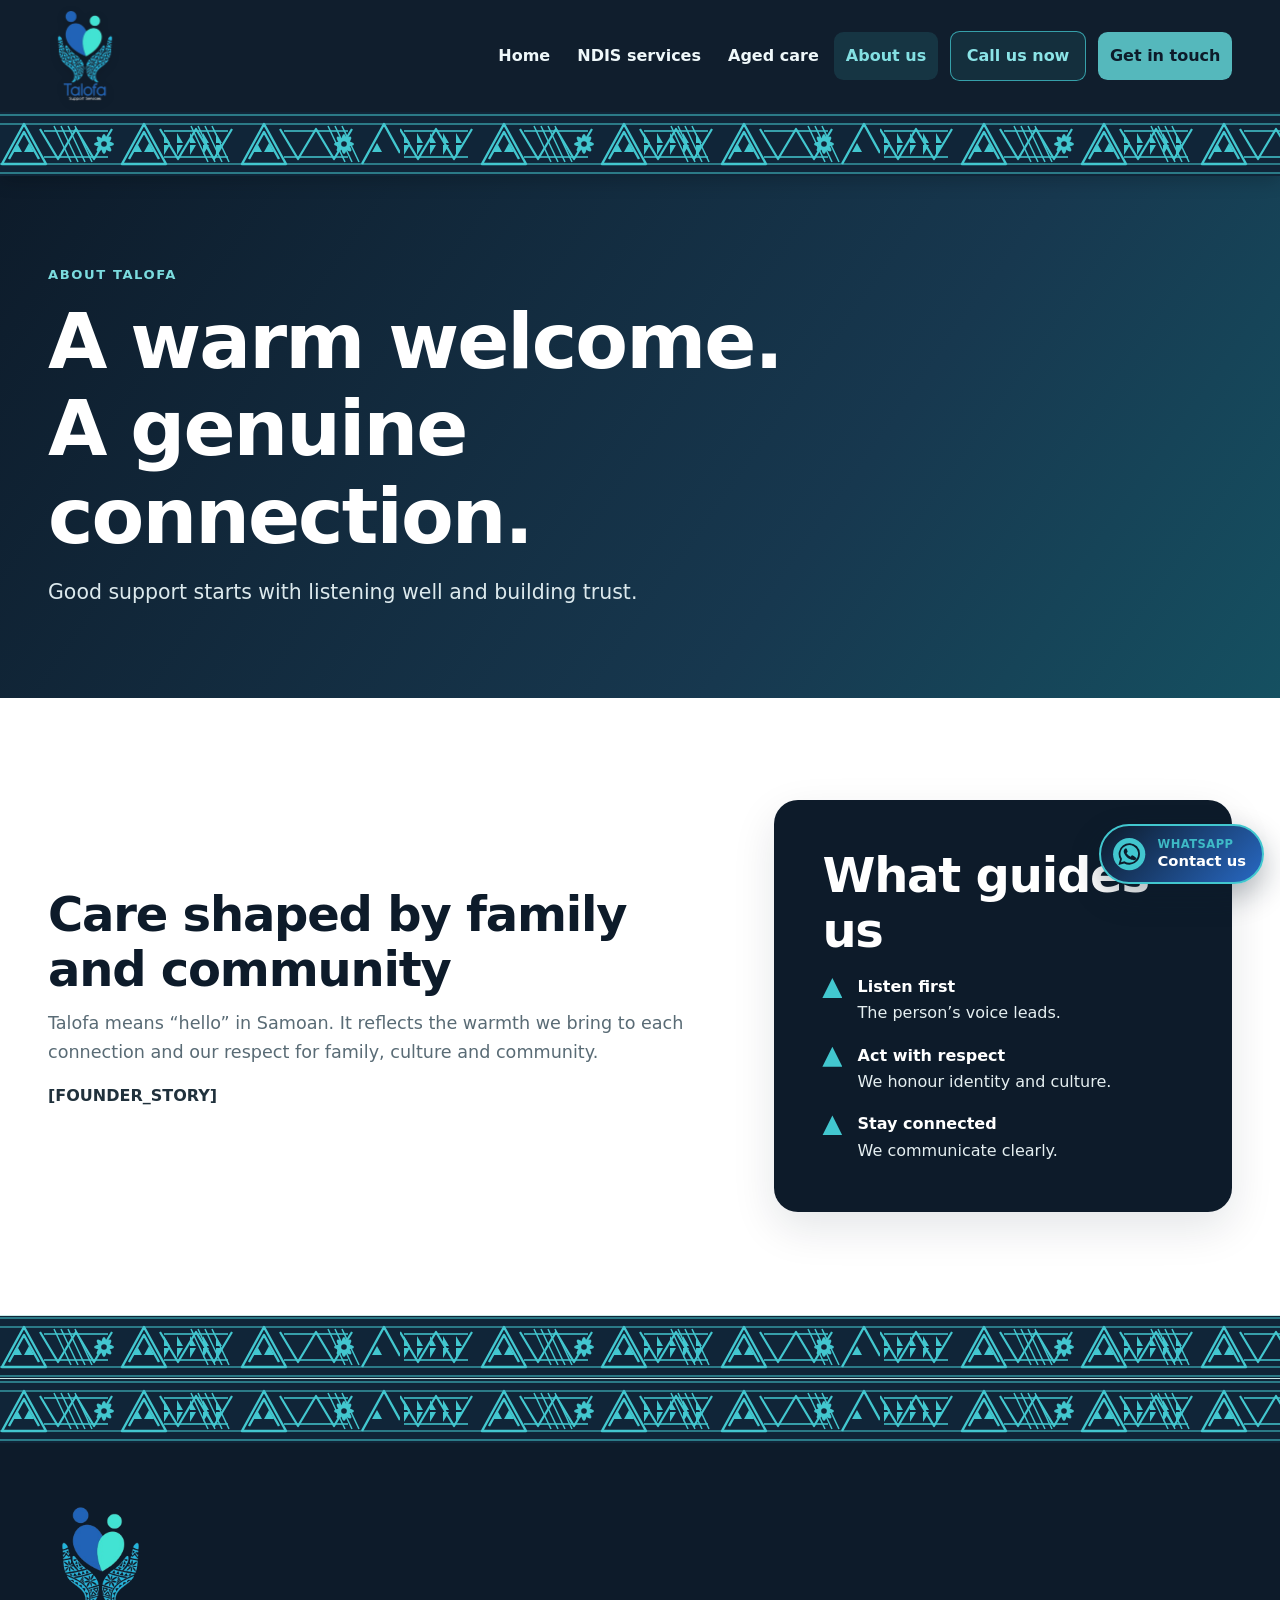
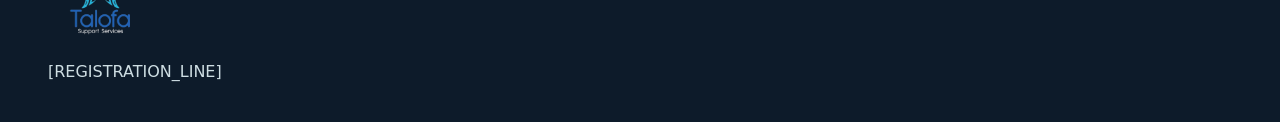
==== commit cc3b691d: "Talofa website" ====
--- a/about.html
+++ b/about.html
@@ -1 +1 @@
-<!doctype html><html lang="en-AU"><head><meta charset="utf-8"><meta name="viewport" content="width=device-width,initial-scale=1"><title>About Talofa Support Services</title><meta name="description" content="A Pasifika-owned disability support provider grounded in family and community."><link rel="stylesheet" href="assets/styles.css"><script src="assets/script.js" defer></script></head><body><a class="skip" href="#main">Skip to main content</a><header class="site-header"><div class="container nav-wrap"><a class="brand" href="index.html"><img src="assets/logo.png" alt="Talofa Support Services"></a><a class="mobile-call" href="tel:[PHONE]">Call us</a><button class="nav-toggle" aria-expanded="false" aria-controls="nav" aria-label="Open navigation"><span class="bars"></span></button><nav class="site-nav" id="nav"><ul><li><a href="index.html">Home</a></li><li><a href="ndis-services.html">NDIS services</a></li><li><a href="aged-care.html">Aged care</a></li><li><a href="about.html" aria-current="page">About us</a></li><li><a class="nav-cta" href="contact.html">Get in touch</a></li></ul></nav></div><div class="hand-border"></div></header><main id="main"><section class="page-hero"><div class="container"><p class="eyebrow">About Talofa</p><h1>A warm welcome. A genuine connection.</h1><p class="lead">Good support starts with listening well and building trust.</p></div></section><section class="section white"><div class="container split"><div><h2>Care shaped by family and community</h2><!-- Cultural references require client approval. --><p class="lead-copy">Talofa means “hello” in Samoan. It reflects the warmth we bring to each connection and our respect for family, culture and community.</p><p><strong>[FOUNDER_STORY]</strong></p></div><div class="dark"><h2>What guides us</h2><ul class="checks"><li><strong>Listen first</strong>The person’s voice leads.</li><li><strong>Act with respect</strong>We honour identity and culture.</li><li><strong>Stay connected</strong>We communicate clearly.</li></ul></div></div></section><div class="hand-divider"></div></main><footer class="site-footer"><div class="hand-border"></div><div class="footer-body"><div class="container"><div class="footer-brand"><img src="assets/logo.png" alt="Talofa Support Services"><p>[REGISTRATION_LINE]</p></div></div></div></footer><a class="whatsapp-widget" href="https://wa.me/61494636431" target="_blank" rel="noopener noreferrer" aria-label="Chat with Talofa Support Services on WhatsApp at +61 494 636 431"><svg viewBox="0 0 32 32" aria-hidden="true"><circle cx="16" cy="16" r="15" fill="#25D366"/><path fill="#fff" d="M23.2 8.7A10 10 0 0 0 7.5 20.8L6 26l5.4-1.4A10 10 0 0 0 26 15.7a9.9 9.9 0 0 0-2.8-7Zm-7.1 15.2a8.2 8.2 0 0 1-4.2-1.1l-.3-.2-3.2.8.9-3.1-.2-.3a8.2 8.2 0 1 1 7 3.9Zm4.5-6.1c-.2-.1-1.4-.7-1.7-.8-.2-.1-.4-.1-.6.2l-.7.9c-.2.2-.3.2-.6.1a6.7 6.7 0 0 1-3.3-2.9c-.3-.5.3-.5.8-1.6.1-.2 0-.4 0-.5l-.8-2c-.2-.5-.4-.4-.6-.4h-.5c-.2 0-.5.1-.7.3-.2.3-1 1-1 2.4s1 2.8 1.2 3c.1.2 2 3.1 5 4.3 1.9.8 2.7.9 3.7.8.6-.1 1.4-.6 1.6-1.1.2-.6.2-1 .2-1.1-.1-.1-.3-.2-.6-.3Z"/></svg><span><small>Chat on WhatsApp</small>+61 494 636 431</span></a></body></html>
+<!doctype html><html lang="en-AU"><head><meta charset="utf-8"><meta name="viewport" content="width=device-width,initial-scale=1"><title>About Talofa Support Services</title><meta name="description" content="A Pasifika-owned disability support provider grounded in family and community."><link rel="stylesheet" href="assets/styles.css?v=4"><script src="assets/script.js?v=4" defer></script></head><body><a class="skip" href="#main">Skip to main content</a><header class="site-header"><div class="container nav-wrap"><a class="brand" href="index.html"><img src="assets/logo.png" alt="Talofa Support Services"></a><button class="nav-toggle" aria-expanded="false" aria-controls="nav" aria-label="Open navigation"><span class="bars"></span></button><nav class="site-nav" id="nav"><ul><li><a href="index.html">Home</a></li><li><a href="ndis-services.html">NDIS services</a></li><li><a href="aged-care.html">Aged care</a></li><li><a href="about.html" aria-current="page">About us</a></li><li class="nav-call-item"><a class="nav-call" href="tel:[PHONE]">Call us now</a></li><li><a class="nav-cta" href="contact.html">Get in touch</a></li></ul></nav></div><div class="hand-border"></div></header><main id="main"><section class="page-hero"><div class="container"><p class="eyebrow">About Talofa</p><h1>A warm welcome. A genuine connection.</h1><p class="lead">Good support starts with listening well and building trust.</p></div></section><section class="section white"><div class="container split"><div><h2>Care shaped by family and community</h2><!-- Cultural references require client approval. --><p class="lead-copy">Talofa means “hello” in Samoan. It reflects the warmth we bring to each connection and our respect for family, culture and community.</p><p><strong>[FOUNDER_STORY]</strong></p></div><div class="dark"><h2>What guides us</h2><ul class="checks"><li><strong>Listen first</strong>The person’s voice leads.</li><li><strong>Act with respect</strong>We honour identity and culture.</li><li><strong>Stay connected</strong>We communicate clearly.</li></ul></div></div></section><div class="hand-divider"></div></main><footer class="site-footer"><div class="hand-border"></div><div class="footer-body"><div class="container"><div class="footer-brand"><img src="assets/logo.png" alt="Talofa Support Services"><p>[REGISTRATION_LINE]</p></div></div></div></footer><a class="whatsapp-widget" href="https://wa.me/61494636431" target="_blank" rel="noopener noreferrer" aria-label="Contact Talofa Support Services on WhatsApp"><svg viewBox="0 0 32 32" aria-hidden="true"><circle cx="16" cy="16" r="15" fill="currentColor"/><path fill="#0d1b2a" d="M23.2 8.7A10 10 0 0 0 7.5 20.8L6 26l5.4-1.4A10 10 0 0 0 26 15.7a9.9 9.9 0 0 0-2.8-7Zm-7.1 15.2a8.2 8.2 0 0 1-4.2-1.1l-.3-.2-3.2.8.9-3.1-.2-.3a8.2 8.2 0 1 1 7 3.9Zm4.5-6.1c-.2-.1-1.4-.7-1.7-.8-.2-.1-.4-.1-.6.2l-.7.9c-.2.2-.3.2-.6.1a6.7 6.7 0 0 1-3.3-2.9c-.3-.5.3-.5.8-1.6.1-.2 0-.4 0-.5l-.8-2c-.2-.5-.4-.4-.6-.4h-.5c-.2 0-.5.1-.7.3-.2.3-1 1-1 2.4s1 2.8 1.2 3c.1.2 2 3.1 5 4.3 1.9.8 2.7.9 3.7.8.6-.1 1.4-.6 1.6-1.1.2-.6.2-1 .2-1.1-.1-.1-.3-.2-.6-.3Z"/></svg><span><small>WhatsApp</small>Contact us</span></a></body></html>
--- a/assets/styles.css
+++ b/assets/styles.css
@@ -2,5 +2,8 @@
 .site-header{position:sticky;top:0;z-index:100;background:rgba(13,27,42,.985);box-shadow:0 4px 18px rgba(0,0,0,.2)}.nav-wrap{min-height:6rem;display:flex;align-items:center;justify-content:space-between;gap:.65rem}.brand{display:flex;flex:0 0 auto}.brand img{width:auto;height:5.2rem;object-fit:contain;filter:drop-shadow(0 3px 4px rgba(0,0,0,.2))}.mobile-call{min-height:3.1rem;display:inline-flex;align-items:center;padding:.6rem 1.1rem;border-radius:999px;background:var(--blue);color:#fff;font-weight:900;text-decoration:none}.nav-toggle{width:3.2rem;height:3.2rem;display:grid;place-items:center;border:2px solid rgba(255,255,255,.25);border-radius:.85rem;background:none;color:#fff}.bars,.bars:before,.bars:after{display:block;width:1.45rem;height:2px;background:currentColor}.bars{position:relative}.bars:before,.bars:after{content:"";position:absolute;left:0}.bars:before{top:-.45rem}.bars:after{top:.45rem}.nav-toggle[aria-expanded=true] .bars{background:transparent}.nav-toggle[aria-expanded=true] .bars:before{top:0;transform:rotate(45deg)}.nav-toggle[aria-expanded=true] .bars:after{top:0;transform:rotate(-45deg)}.site-nav{position:fixed;inset:6rem 0 auto;padding:1rem;background:var(--navy);transform:translateY(-130%);visibility:hidden;transition:.2s}.site-nav.open{transform:none;visibility:visible}.site-nav ul{max-width:var(--max);margin:auto;padding:0;display:grid;gap:.25rem;list-style:none}.site-nav a{min-height:3rem;display:flex;align-items:center;padding:.65rem .8rem;border-radius:.6rem;color:#eff8fa;font-weight:800;text-decoration:none}.site-nav a:hover,.site-nav a[aria-current=page]{background:rgba(66,199,207,.14);color:#83e0e3}.site-nav .nav-cta{justify-content:center;margin-top:.4rem;background:#55b8bc;color:var(--navy)}
 .hand-border{height:4rem;background:#102538 url("hand-pattern.svg") repeat-x center/30rem 4rem}.hand-divider{height:4rem;margin:0;background:#102538 url("hand-pattern.svg") repeat-x center/30rem 4rem;border-block:1px solid #c9e8e8}.hero,.page-hero{position:relative;overflow:hidden;background:linear-gradient(125deg,var(--navy),#17384f 65%,#155061);color:#fff}.hero{padding:clamp(3.5rem,8vw,7rem) 0}.page-hero{padding:clamp(3.2rem,7vw,5.5rem) 0}.hero-grid{display:grid;align-items:center;gap:2rem}.hero-content{position:relative;z-index:2;max-width:45rem}.eyebrow{margin:0 0 .75rem;color:var(--teal);font-size:.82rem;font-weight:900;letter-spacing:.12em;text-transform:uppercase}.hero .eyebrow,.page-hero .eyebrow,.dark .eyebrow{color:#7bdcdf}h1,h2,h3{margin:0 0 .8rem;color:var(--navy);line-height:1.14;letter-spacing:-.025em}h1{font-size:clamp(2.4rem,7.5vw,4.8rem)}h2{font-size:clamp(1.9rem,4.5vw,3rem)}h3{font-size:1.35rem}.hero h1,.page-hero h1{max-width:14ch;color:#fff}.lead{max-width:43rem;margin:1rem 0 0;color:#dce9ed;font-size:clamp(1.08rem,2vw,1.28rem)}.hero-logo{width:min(100%,20rem);margin:auto}.hero-logo img{width:100%;max-height:30rem;object-fit:contain;filter:drop-shadow(0 18px 22px rgba(0,0,0,.28))}.actions{display:flex;flex-wrap:wrap;gap:.8rem;margin-top:1.6rem}.button{min-height:3.2rem;display:inline-flex;align-items:center;justify-content:center;padding:.7rem 1.25rem;border:2px solid transparent;border-radius:.7rem;background:var(--teal);color:#fff;font-weight:900;text-decoration:none}.button.primary{background:#57c2c3;color:var(--navy)}.button.outline{border-color:#fff;background:transparent}.section{padding:clamp(3.8rem,8vw,6.5rem) 0}.white{background:#fff}.tint{background:#e9f4f3}.section-heading{max-width:46rem;margin-bottom:2rem}.section-heading p,.lead-copy{margin:0;color:var(--muted);font-size:1.1rem}.grid{display:grid;gap:1rem}.card{height:100%;padding:1.5rem;border:1px solid var(--line);border-radius:1.2rem;background:#fff;box-shadow:0 8px 24px rgba(13,27,42,.05)}.card p{margin:0;color:var(--muted)}.split{display:grid;align-items:center;gap:2.5rem}.dark{padding:clamp(1.5rem,4vw,3rem);border-radius:1.5rem;background:var(--navy);color:#e5eff1;box-shadow:var(--shadow)}.dark h2,.dark strong{color:#fff}.checks{margin:1rem 0 0;padding:0;display:grid;gap:1rem;list-style:none}.checks li{position:relative;padding-left:2.2rem}.checks li:before{content:"";position:absolute;left:0;top:.25rem;width:1.25rem;height:1.25rem;background:var(--cyan);clip-path:polygon(50% 0,100% 100%,0 100%)}.checks strong{display:block}.notice,.partner{padding:1.4rem;border-radius:1rem;background:#e1f2f1;border-left:5px solid var(--teal)}.partner{background:#fff;border:1px solid #c7dddd;border-left:5px solid var(--blue);box-shadow:var(--shadow)}.cta{padding:clamp(2rem,5vw,3.4rem);border-radius:1.5rem;background:linear-gradient(125deg,var(--blue),#18477f);color:#eef5ff;box-shadow:var(--shadow)}.cta h2{color:#fff}.cta .button{background:#fff;color:var(--navy)}
 .contact-grid{display:grid;gap:2rem;align-items:start}.form-card,.contact-card{padding:clamp(1.3rem,4vw,2.4rem);border-radius:1.2rem;background:#fff;box-shadow:var(--shadow)}.form-grid{display:grid;gap:1rem}.field label{display:block;margin-bottom:.35rem;color:var(--navy);font-weight:800}.field input,.field select,.field textarea{width:100%;min-height:3.2rem;padding:.75rem;border:2px solid #afbebf;border-radius:.6rem}.field textarea{min-height:9rem}.required{color:#a42b2b}.honeypot{position:absolute;left:-9999px}.contact-list{padding:0;display:grid;gap:1rem;list-style:none}.contact-list strong{display:block}.site-footer{background:var(--navy);color:#cedee3}.footer-body{padding:3.5rem 0 1.3rem}.footer-grid{display:grid;gap:2rem}.footer-brand img{width:auto;height:9rem}.site-footer h2{color:#fff;font-size:1.1rem}.footer-links{margin:0;padding:0;display:grid;gap:.4rem;list-style:none}.site-footer a{color:#b9e9ed}.footer-meta{margin-top:2rem;padding-top:1rem;border-top:1px solid rgba(255,255,255,.14);display:flex;flex-wrap:wrap;justify-content:space-between;gap:.5rem;font-size:.9rem}
-@media(min-width:38rem){.grid{grid-template-columns:repeat(2,1fr)}.footer-grid{grid-template-columns:1.4fr 1fr 1fr}.form-grid.two{grid-template-columns:repeat(2,1fr)}.full{grid-column:1/-1}}@media(min-width:58rem){.nav-wrap{min-height:7rem}.brand img{height:6.35rem}.mobile-call,.nav-toggle{display:none}.site-nav{position:static;padding:0;background:none;transform:none;visibility:visible}.site-nav ul{display:flex;align-items:center}.site-nav a{padding-inline:.72rem}.site-nav .nav-cta{margin:0 0 0 .5rem}.hero-grid,.split{grid-template-columns:1.2fr .8fr}.grid.three{grid-template-columns:repeat(3,1fr)}.contact-grid{grid-template-columns:1.4fr .6fr}}@media(max-width:24rem){.container{width:calc(100% - 1.25rem)}.brand img{height:4.65rem}.mobile-call{padding-inline:.8rem}.actions .button{width:100%}}@media(prefers-reduced-motion:reduce){html{scroll-behavior:auto}*{transition:none!important}}
+@media(min-width:38rem){.grid{grid-template-columns:repeat(2,1fr)}.footer-grid{grid-template-columns:1.4fr 1fr 1fr}.form-grid.two{grid-template-columns:repeat(2,1fr)}.full{grid-column:1/-1}}@media(min-width:58rem){.nav-wrap{min-height:7rem}.brand img{height:6.35rem}.nav-toggle{display:none}.site-nav{position:static;padding:0;background:none;transform:none;visibility:visible}.site-nav ul{display:flex;align-items:center}.site-nav a{padding-inline:.72rem}.site-nav .nav-cta{margin:0 0 0 .5rem}.hero-grid,.split{grid-template-columns:1.2fr .8fr}.grid.three{grid-template-columns:repeat(3,1fr)}.contact-grid{grid-template-columns:1.4fr .6fr}}@media(max-width:24rem){.container{width:calc(100% - 1.25rem)}.brand img{height:4.65rem}.actions .button{width:100%}}@media(prefers-reduced-motion:reduce){html{scroll-behavior:auto}*{transition:none!important}}
 .whatsapp-widget{position:fixed;right:max(1rem,env(safe-area-inset-right));bottom:max(1rem,env(safe-area-inset-bottom));z-index:90;min-height:3.75rem;display:inline-flex;align-items:center;gap:.7rem;padding:.65rem 1rem .65rem .7rem;border:2px solid rgba(255,255,255,.9);border-radius:999px;background:#167c3b;color:#fff;font-size:.92rem;font-weight:900;line-height:1.2;text-decoration:none;box-shadow:0 10px 30px rgba(13,27,42,.28);transition:transform .16s ease,background-color .16s ease}.whatsapp-widget:hover{background:#11632f;color:#fff;transform:translateY(-2px)}.whatsapp-widget svg{width:2.15rem;height:2.15rem;flex:0 0 auto}.whatsapp-widget span{display:grid}.whatsapp-widget small{font-size:.72rem;font-weight:700;opacity:.9}@media(max-width:24rem){.whatsapp-widget{right:.65rem;bottom:.65rem;padding-right:.8rem;font-size:.82rem}.whatsapp-widget svg{width:1.9rem;height:1.9rem}}
+.site-nav .nav-call{justify-content:center;margin-top:.4rem;border:1px solid rgba(66,199,207,.75);background:rgba(66,199,207,.1);color:#8be4e7}.site-nav .nav-call:hover{background:var(--cyan);color:var(--navy)}
+.whatsapp-widget{border-color:var(--cyan);background:linear-gradient(135deg,var(--navy),var(--blue));color:var(--cyan);box-shadow:0 12px 30px rgba(13,27,42,.32)}.whatsapp-widget:hover{border-color:#fff;background:linear-gradient(135deg,#15344b,#1f5aa8);color:#fff}.whatsapp-widget span{color:#fff}.whatsapp-widget small{color:var(--cyan);letter-spacing:.04em;text-transform:uppercase}
+@media(min-width:58rem){.site-nav .nav-call{margin:0 0 0 .5rem;padding-inline:1rem}}
